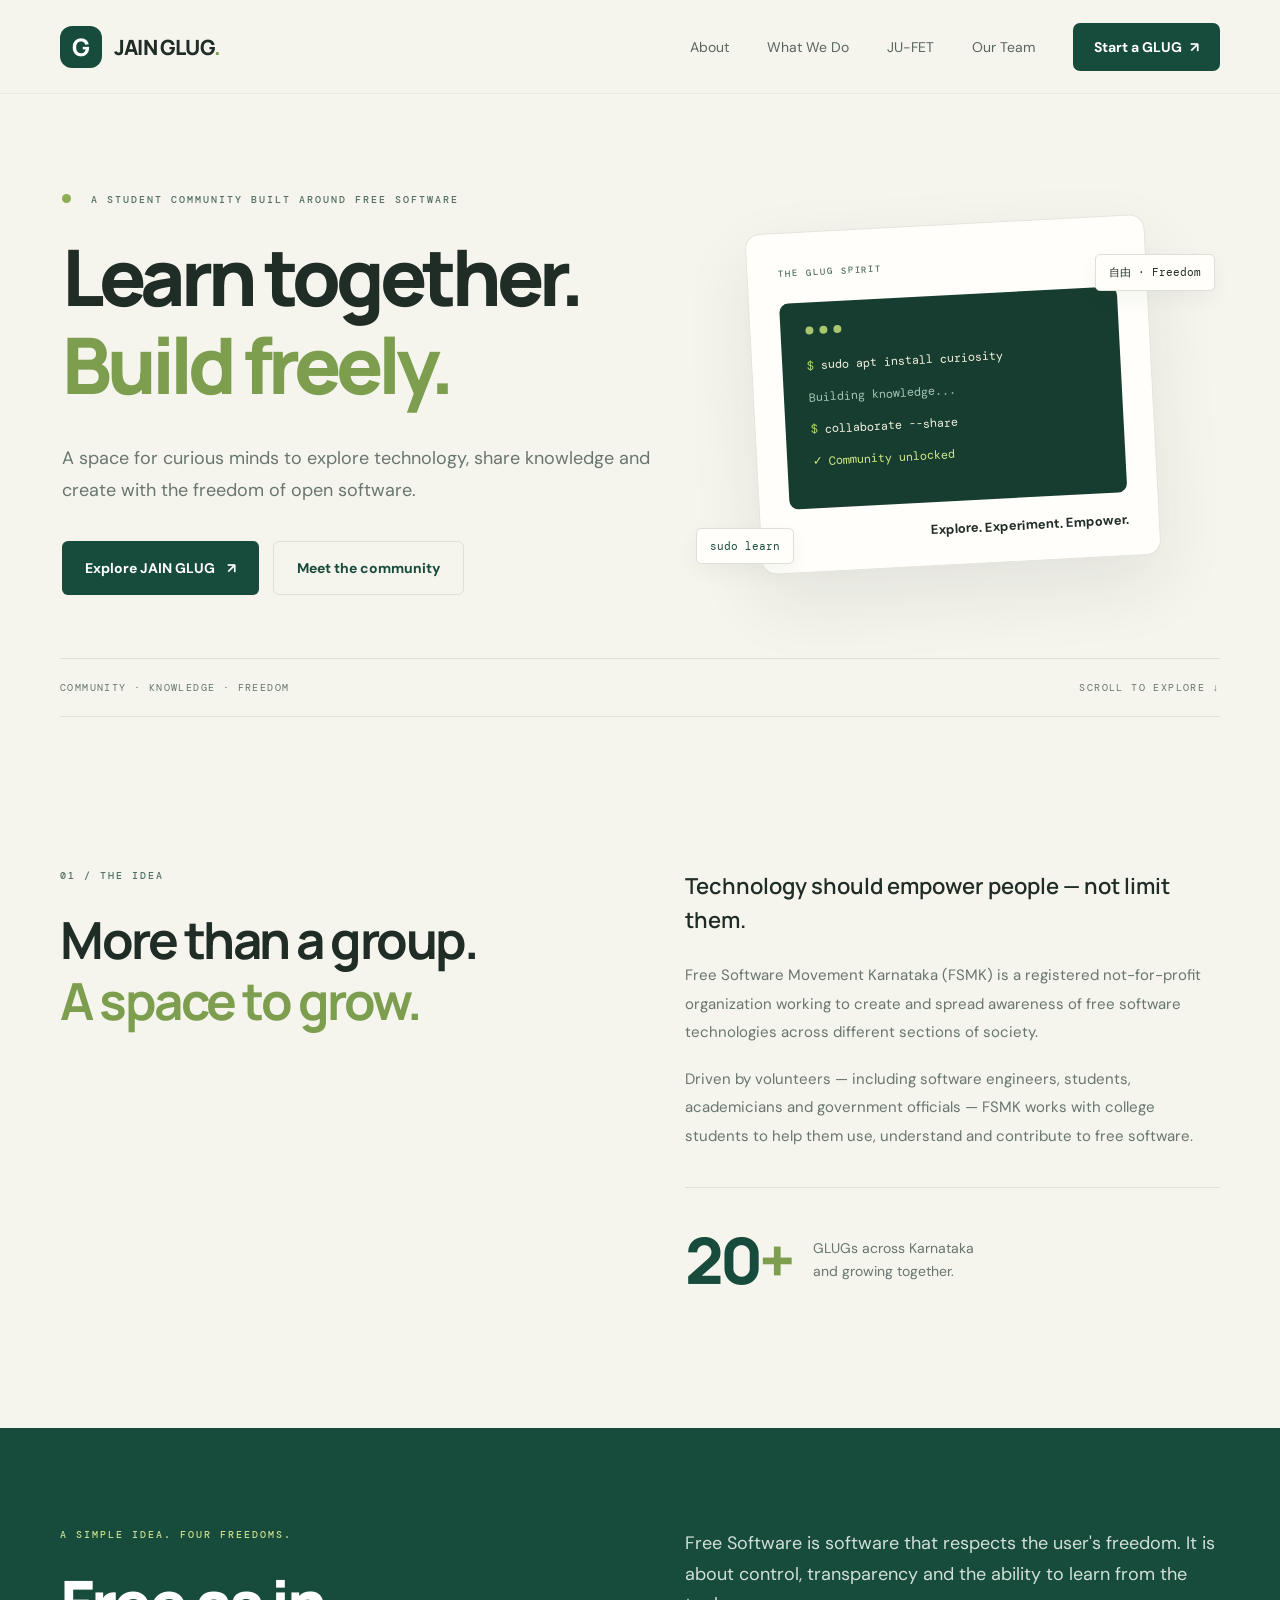
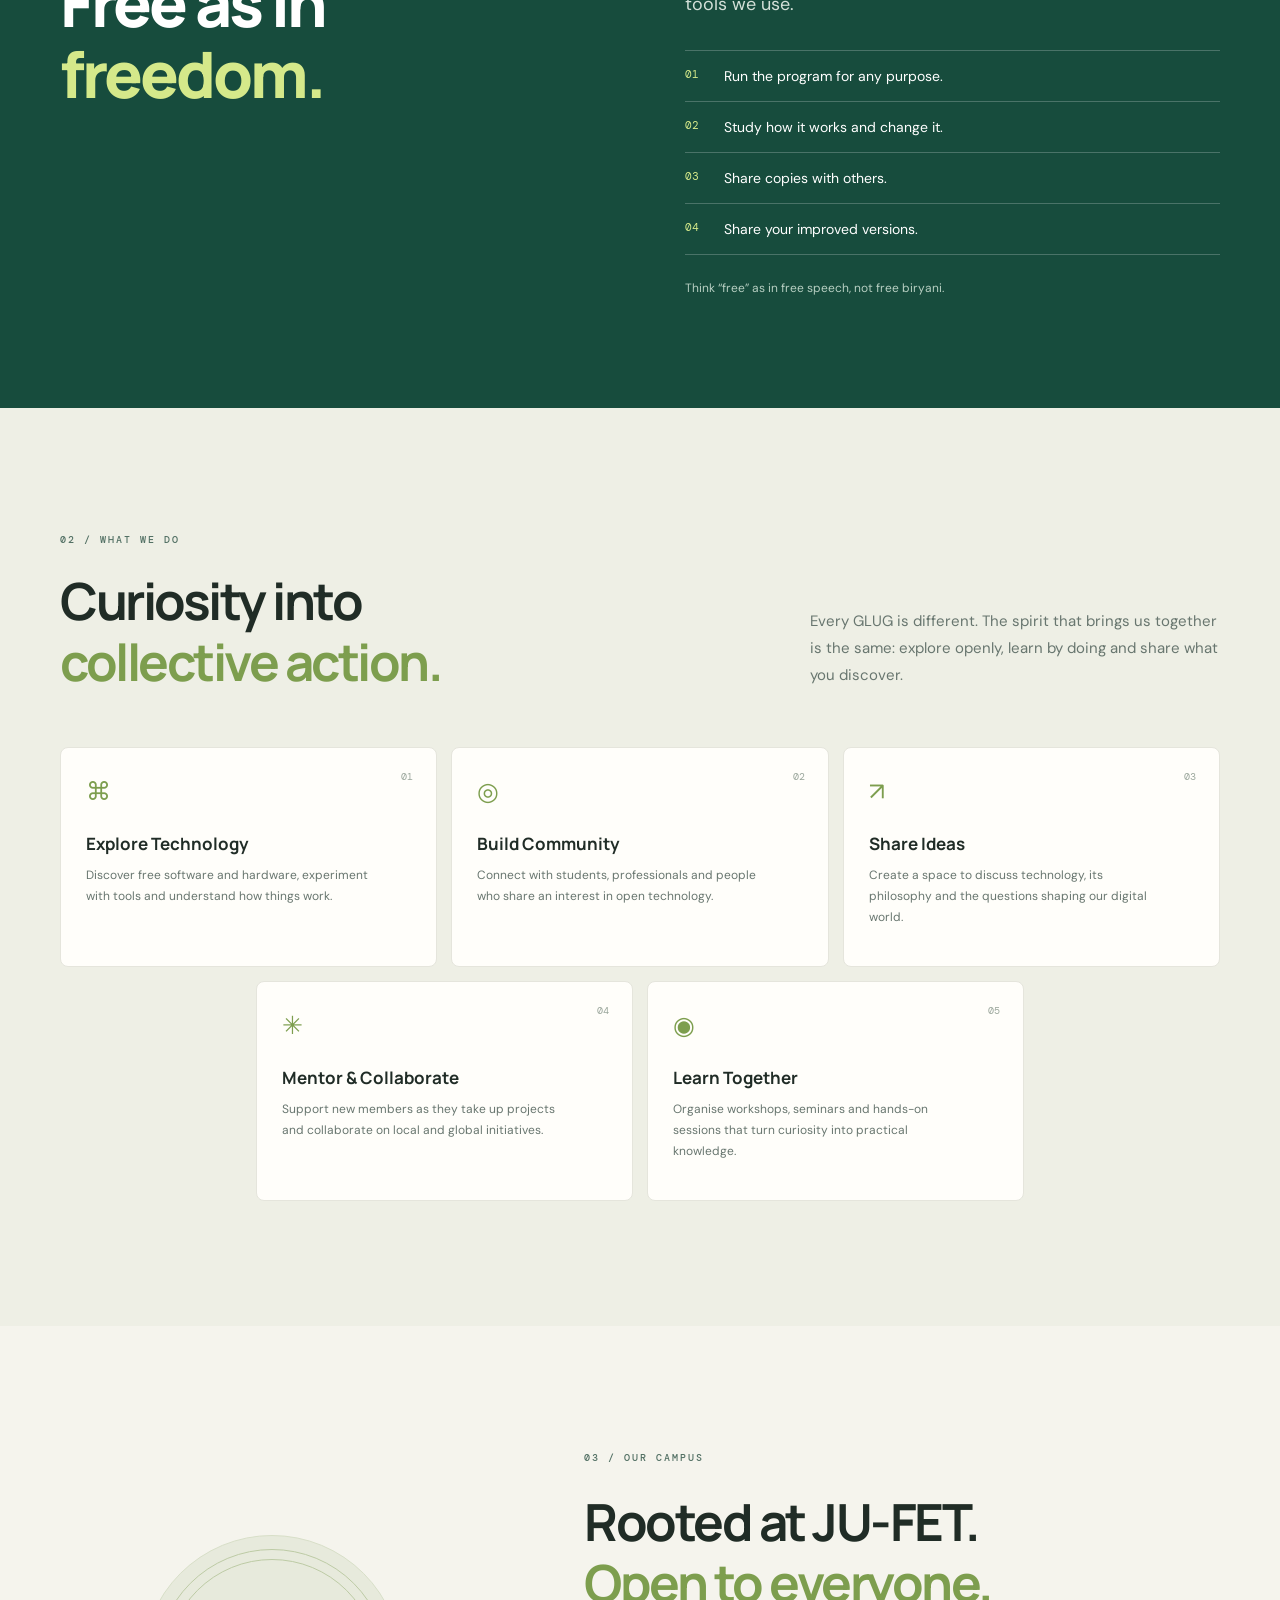
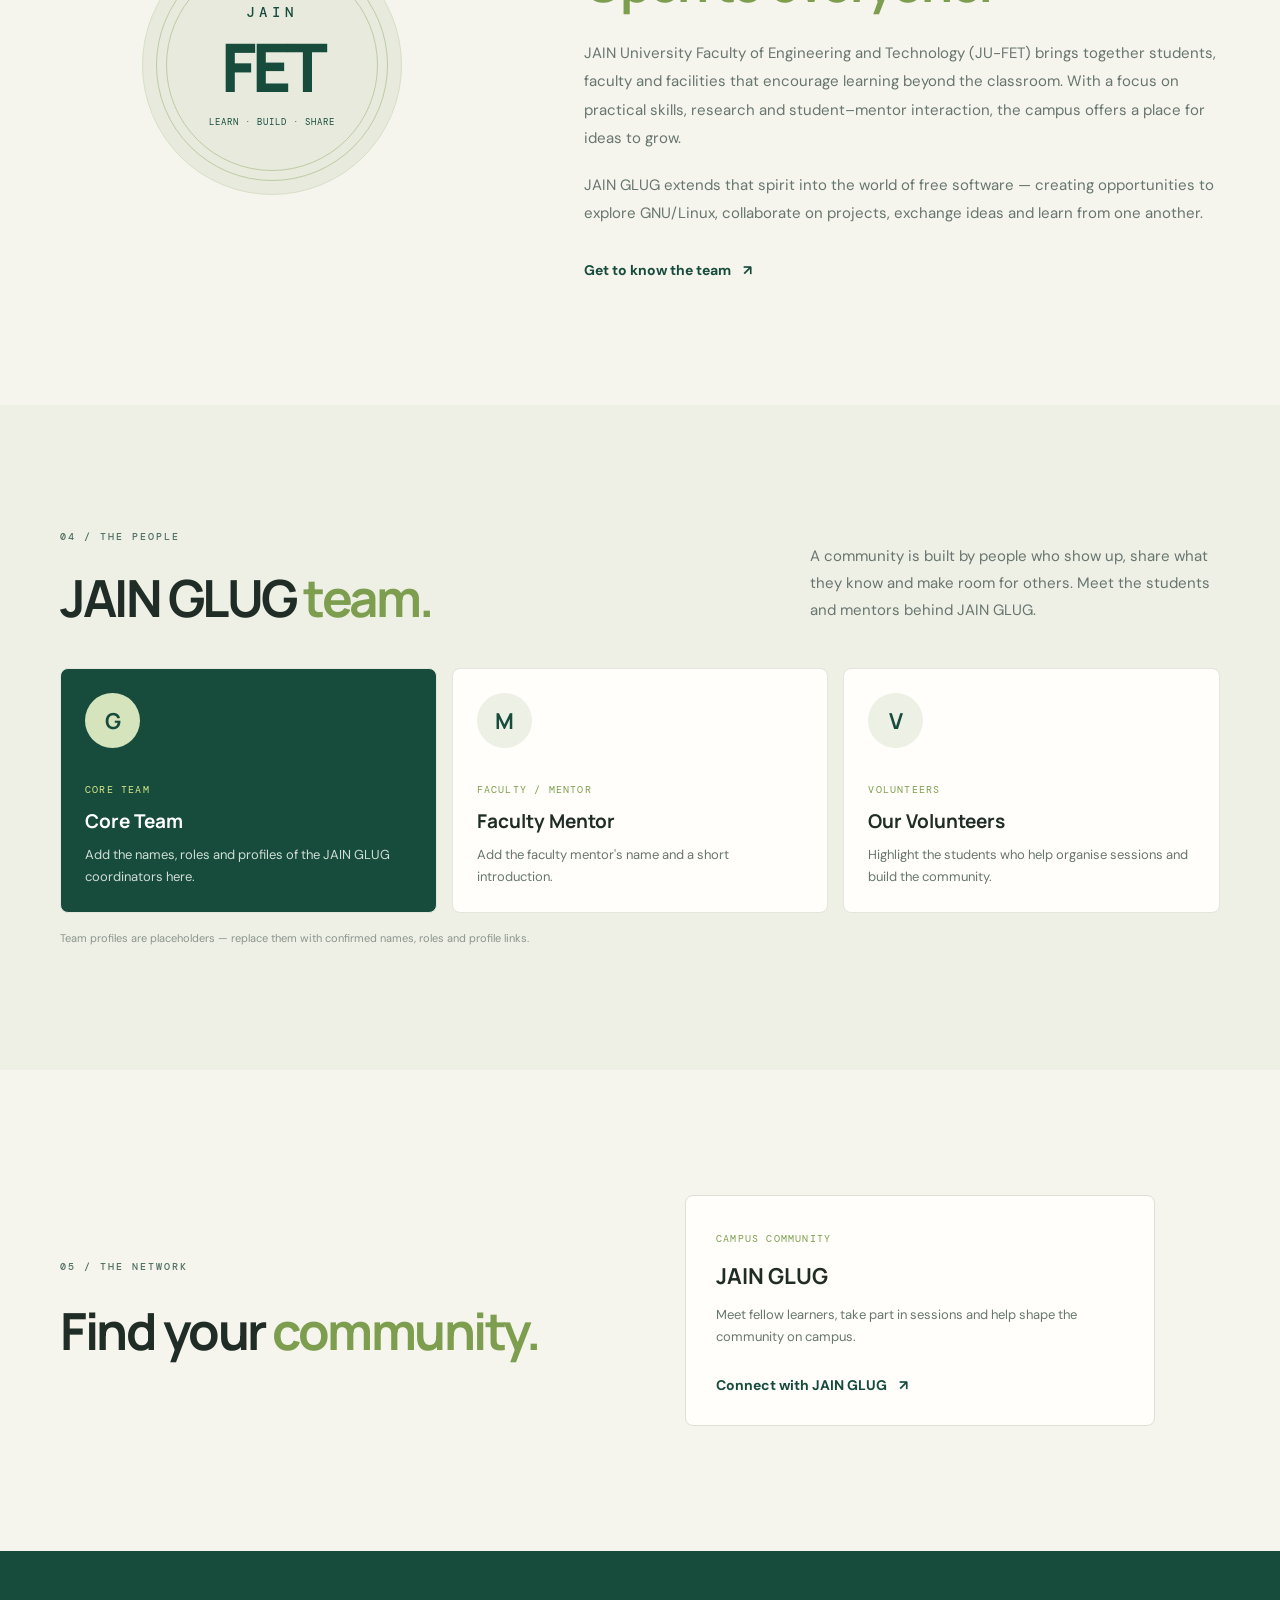
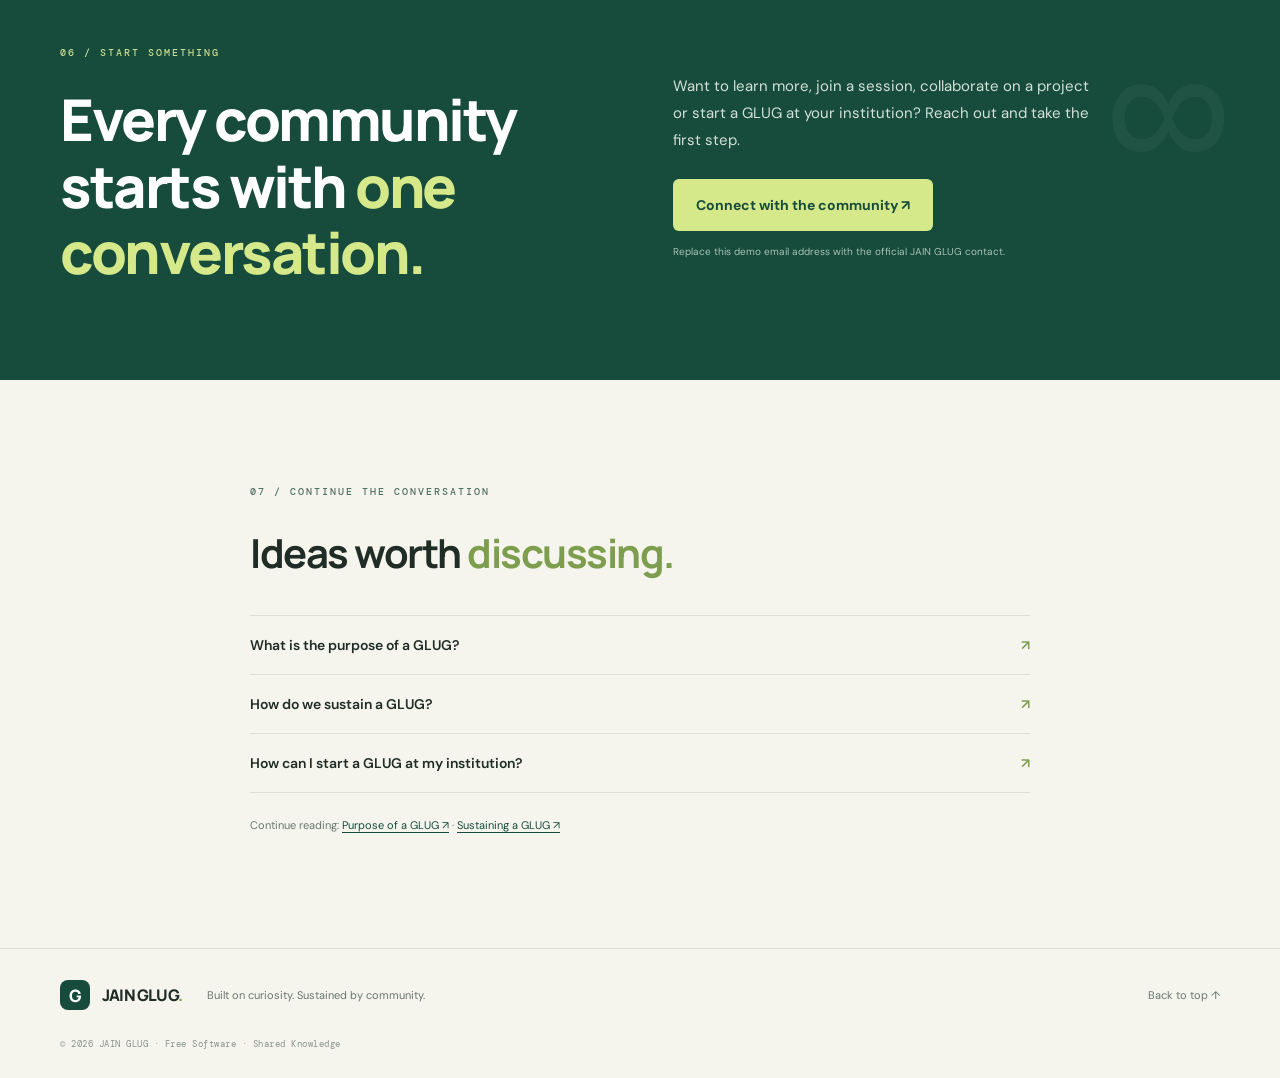
==== index.html @ 10526cc8 "Initial commit: Jain GLUG website" ====
<!DOCTYPE html>
<html lang="en">
<head>
  <meta charset="UTF-8" />
  <meta name="viewport" content="width=device-width, initial-scale=1.0" />
  <meta name="theme-color" content="#f5f4ed" />
  <meta name="description" content="JAIN GLUG — learn together, build freely. A student community exploring GNU/Linux and free software at JU-FET." />
  <title>JAIN GLUG — Learn Together. Build Freely.</title>
  <link rel="stylesheet" href="style.css" />
  <script src="script.js" defer></script>
</head>
<body>
  <header class="site-header" id="top">
    <nav class="nav container" aria-label="Main navigation">
      <a class="brand" href="#top" aria-label="JAIN GLUG home">
        <span class="brand-mark">G</span><span>JAIN GLUG<span class="brand-dot">.</span></span>
      </a>
      <button class="menu-toggle" aria-label="Open navigation" aria-expanded="false" aria-controls="nav-links">
        <span></span><span></span>
      </button>
      <div class="nav-links" id="nav-links">
        <a href="#about">About</a>
        <a href="#what-we-do">What We Do</a>
        <a href="#ju-fet">JU-FET</a>
        <a href="#team">Our Team</a>
        <a class="nav-cta" href="#connect">Start a GLUG <span aria-hidden="true">↗</span></a>
      </div>
    </nav>
  </header>

  <main>
    <section class="hero container">
      <div class="hero-copy">
        <p class="eyebrow"><span class="status-dot"></span> A STUDENT COMMUNITY BUILT AROUND FREE SOFTWARE</p>
        <h1>Learn together.<br /><span>Build freely.</span></h1>
        <p class="hero-lede">A space for curious minds to explore technology, share knowledge and create with the freedom of open software.</p>
        <div class="hero-actions">
          <a class="button button-primary" href="#what-we-do">Explore JAIN GLUG <span>↗</span></a>
          <a class="button button-secondary" href="#team">Meet the community</a>
        </div>
      </div>
      <div class="hero-art" aria-label="Illustration of a terminal showing the spirit of free software">
        <div class="orbit orbit-one"></div><div class="orbit orbit-two"></div>
        <div class="terminal-card">
          <p class="eyebrow">THE GLUG SPIRIT</p>
          <div class="terminal-window">
            <div class="terminal-dots"><i></i><i></i><i></i></div>
            <p><span>$</span> sudo apt install curiosity</p>
            <p class="terminal-muted">Building knowledge...</p>
            <p><span>$</span> collaborate --share</p>
            <p class="terminal-success">✓ Community unlocked</p>
          </div>
          <p class="terminal-caption">Explore. Experiment. Empower.</p>
        </div>
        <span class="float-tag tag-one">自由 · Freedom</span>
        <span class="float-tag tag-two">sudo learn</span>
      </div>
      <div class="hero-bottom"><span>COMMUNITY · KNOWLEDGE · FREEDOM</span><a href="#about">SCROLL TO EXPLORE ↓</a></div>
    </section>

    <section class="section about-section" id="about">
      <div class="container split-layout">
        <div class="section-heading">
          <p class="eyebrow">01 / THE IDEA</p>
          <h2>More than a group.<br /><span>A space to grow.</span></h2>
        </div>
        <div class="section-copy">
          <h3>Technology should empower people — not limit them.</h3>
          <p>Free Software Movement Karnataka (FSMK) is a registered not-for-profit organization working to create and spread awareness of free software technologies across different sections of society.</p>
          <p>Driven by volunteers — including software engineers, students, academicians and government officials — FSMK works with college students to help them use, understand and contribute to free software.</p>
          <div class="stat-line"><strong>20<span>+</span></strong><p>GLUGs across Karnataka<br />and growing together.</p></div>
        </div>
      </div>
    </section>

    <section class="freedom-section">
      <div class="container freedom-grid">
        <div>
          <p class="eyebrow eyebrow-light">A SIMPLE IDEA. FOUR FREEDOMS.</p>
          <h2>Free as in<br /><span>freedom.</span></h2>
        </div>
        <div class="freedom-content">
          <p class="freedom-intro">Free Software is software that respects the user's freedom. It is about control, transparency and the ability to learn from the tools we use.</p>
          <div class="freedom-list">
            <div><b>01</b><span>Run the program for any purpose.</span></div>
            <div><b>02</b><span>Study how it works and change it.</span></div>
            <div><b>03</b><span>Share copies with others.</span></div>
            <div><b>04</b><span>Share your improved versions.</span></div>
          </div>
          <p class="small-note">Think “free” as in free speech, not free biryani.</p>
        </div>
      </div>
    </section>

    <section class="section what-section" id="what-we-do">
      <div class="container">
        <div class="section-intro">
          <div><p class="eyebrow">02 / WHAT WE DO</p><h2>Curiosity into<br /><span>collective action.</span></h2></div>
          <p>Every GLUG is different. The spirit that brings us together is the same: explore openly, learn by doing and share what you discover.</p>
        </div>
        <div class="activity-grid">
          <article class="activity-card"><span class="card-number">01</span><span class="activity-icon">⌘</span><h3>Explore Technology</h3><p>Discover free software and hardware, experiment with tools and understand how things work.</p></article>
          <article class="activity-card"><span class="card-number">02</span><span class="activity-icon">◎</span><h3>Build Community</h3><p>Connect with students, professionals and people who share an interest in open technology.</p></article>
          <article class="activity-card"><span class="card-number">03</span><span class="activity-icon">↗</span><h3>Share Ideas</h3><p>Create a space to discuss technology, its philosophy and the questions shaping our digital world.</p></article>
          <article class="activity-card"><span class="card-number">04</span><span class="activity-icon">✳</span><h3>Mentor & Collaborate</h3><p>Support new members as they take up projects and collaborate on local and global initiatives.</p></article>
          <article class="activity-card"><span class="card-number">05</span><span class="activity-icon">◉</span><h3>Learn Together</h3><p>Organise workshops, seminars and hands-on sessions that turn curiosity into practical knowledge.</p></article>
        </div>
      </div>
    </section>

    <section class="section ju-section" id="ju-fet">
      <div class="container ju-layout">
        <div class="ju-stamp"><span>JAIN</span><strong>FET</strong><small>LEARN · BUILD · SHARE</small></div>
        <div class="ju-copy">
          <p class="eyebrow">03 / OUR CAMPUS</p>
          <h2>Rooted at JU-FET.<br /><span>Open to everyone.</span></h2>
          <p>JAIN University Faculty of Engineering and Technology (JU-FET) brings together students, faculty and facilities that encourage learning beyond the classroom. With a focus on practical skills, research and student–mentor interaction, the campus offers a place for ideas to grow.</p>
          <p>JAIN GLUG extends that spirit into the world of free software — creating opportunities to explore GNU/Linux, collaborate on projects, exchange ideas and learn from one another.</p>
          <a class="text-link" href="#team">Get to know the team <span>↗</span></a>
        </div>
      </div>
    </section>

    <section class="team-section section" id="team">
      <div class="container">
        <div class="section-intro team-intro">
          <div><p class="eyebrow">04 / THE PEOPLE</p><h2>JAIN GLUG <span>team.</span></h2></div>
          <p>A community is built by people who show up, share what they know and make room for others. Meet the students and mentors behind JAIN GLUG.</p>
        </div>
        <div class="team-grid">
          <article class="team-card team-card-featured"><div class="avatar-placeholder">G</div><div><span class="team-role">CORE TEAM</span><h3>Core Team</h3><p>Add the names, roles and profiles of the JAIN GLUG coordinators here.</p></div></article>
          <article class="team-card"><div class="avatar-placeholder avatar-light">M</div><div><span class="team-role">FACULTY / MENTOR</span><h3>Faculty Mentor</h3><p>Add the faculty mentor's name and a short introduction.</p></div></article>
          <article class="team-card"><div class="avatar-placeholder avatar-light">V</div><div><span class="team-role">VOLUNTEERS</span><h3>Our Volunteers</h3><p>Highlight the students who help organise sessions and build the community.</p></div></article>
        </div>
        <p class="team-note">Team profiles are placeholders — replace them with confirmed names, roles and profile links.</p>
      </div>
    </section>

    <section class="network-section section">
      <div class="container network-layout">
        <div><p class="eyebrow">05 / THE NETWORK</p><h2>Find your <span>community.</span></h2></div>
        <div class="network-card"><span class="team-role">CAMPUS COMMUNITY</span><h3>JAIN GLUG</h3><p>Meet fellow learners, take part in sessions and help shape the community on campus.</p><a class="text-link" href="#connect">Connect with JAIN GLUG <span>↗</span></a></div>
      </div>
    </section>

    <section class="connect-section" id="connect">
      <div class="container connect-layout">
        <div><p class="eyebrow eyebrow-light">06 / START SOMETHING</p><h2>Every community<br />starts with <span>one conversation.</span></h2></div>
        <div class="connect-copy"><p>Want to learn more, join a session, collaborate on a project or start a GLUG at your institution? Reach out and take the first step.</p><a class="button button-lime" href="mailto:hello@jainglug.example?subject=Connecting%20with%20JAIN%20GLUG">Connect with the community ↗</a><small>Replace this demo email address with the official JAIN GLUG contact.</small></div>
        <div class="infinity-mark" aria-hidden="true">∞</div>
      </div>
    </section>

    <section class="section discussions-section">
      <div class="container discussions-inner">
        <p class="eyebrow">07 / CONTINUE THE CONVERSATION</p>
        <h2>Ideas worth <span>discussing.</span></h2>
        <div class="faq-list">
          <details><summary>What is the purpose of a GLUG? <span>↗</span></summary><p>A GLUG brings students together to learn about, use, discuss and contribute to free software and hardware.</p></details>
          <details><summary>How do we sustain a GLUG? <span>↗</span></summary><p>Keep it active through regular sessions, shared projects, peer mentoring, open discussions and collaboration with the wider free software community.</p></details>
          <details><summary>How can I start a GLUG at my institution? <span>↗</span></summary><p>Connect with an FSMK member, arrange an introductory session and work together to form and grow your campus community.</p></details>
        </div>
        <p class="discussion-source">Continue reading: <a href="https://commune.fsmk.org/forum/discuss-1/what-is-the-purpose-of-a-glug-897" target="_blank" rel="noreferrer">Purpose of a GLUG ↗</a> · <a href="https://commune.fsmk.org/forum/discuss-1/how-do-we-sustain-a-glug-1022" target="_blank" rel="noreferrer">Sustaining a GLUG ↗</a></p>
      </div>
    </section>
  </main>

  <footer class="footer">
    <div class="container footer-inner"><a class="brand footer-brand" href="#top"><span class="brand-mark">G</span><span>JAIN GLUG<span class="brand-dot">.</span></span></a><p>Built on curiosity. Sustained by community.</p><a href="#top">Back to top ↑</a><small>© <span id="year"></span> JAIN GLUG · Free Software · Shared Knowledge</small></div>
  </footer>
</body>
</html>
---- style.css ----
@import url('https://fonts.googleapis.com/css2?family=DM+Mono:wght@400;500&family=DM+Sans:wght@400;500;600;700&family=Manrope:wght@400;500;600;700;800&display=swap');
:root{--paper:#f5f4ed;--paper-2:#eeefe5;--ink:#202c26;--green:#174c3d;--green-2:#28614d;--sage:#7d9e4e;--lime:#d5e98a;--muted:#68766f;--line:#dedfd5;--white:#fffefa;--mono:'DM Mono',monospace;--sans:'DM Sans',sans-serif;--display:'Manrope',sans-serif}
*{box-sizing:border-box}html{scroll-behavior:smooth;scroll-padding-top:90px}body{margin:0;background:var(--paper);color:var(--ink);font-family:var(--sans);-webkit-font-smoothing:antialiased}a{color:inherit;text-decoration:none}.container{width:min(1160px,calc(100% - 64px));margin-inline:auto}.site-header{height:94px;display:flex;align-items:center;background:rgba(245,244,237,.94);position:sticky;top:0;z-index:20;backdrop-filter:blur(12px);border-bottom:1px solid rgba(222,223,213,.45)}.nav{display:flex;align-items:center;justify-content:space-between}.brand{display:inline-flex;align-items:center;gap:12px;font-family:var(--display);font-weight:800;font-size:21px;letter-spacing:-.8px}.brand-mark{height:42px;width:42px;border-radius:12px;background:var(--green);color:white;display:grid;place-items:center;font-size:24px}.brand-dot{color:var(--sage)}.nav-links{display:flex;align-items:center;gap:38px;font-size:14px;color:#59665f}.nav-links>a:not(.nav-cta):hover,.text-link:hover{color:var(--sage)}.nav-cta{background:var(--green);color:white;padding:15px 21px;border-radius:7px;font-weight:700}.nav-cta span{margin-left:5px}.menu-toggle{display:none;background:none;border:0;padding:10px}.menu-toggle span{display:block;width:23px;height:2px;background:var(--green);margin:5px}
.hero{min-height:650px;display:grid;grid-template-columns:1.08fr .92fr;align-items:center;position:relative;padding-top:55px;padding-bottom:105px}.hero-copy{padding-left:2px;z-index:1}.eyebrow{font:500 10px var(--mono);letter-spacing:2px;color:#527064;margin:0 0 27px;text-transform:uppercase}.status-dot{display:inline-block;width:9px;height:9px;border-radius:50%;background:#8eae55;margin-right:12px}.hero h1{font:800 clamp(58px,6.1vw,91px)/1.12 var(--display);letter-spacing:-5px;margin:0 0 34px}.hero h1 span,.section-heading h2 span,.section-intro h2 span,.ju-copy h2 span,.network-layout h2 span{color:var(--sage)}.hero-lede{max-width:590px;font-size:18px;line-height:1.8;color:var(--muted);margin:0 0 34px}.hero-actions{display:flex;gap:14px;flex-wrap:wrap}.button{display:inline-flex;align-items:center;justify-content:center;gap:12px;padding:17px 23px;border-radius:6px;font-size:14px;font-weight:700;transition:transform .2s,background .2s}.button:hover{transform:translateY(-2px)}.button-primary{background:var(--green);color:white}.button-secondary{border:1px solid var(--line);color:var(--green)}.hero-art{height:420px;display:grid;place-items:center;position:relative}.orbit{position:absolute;border-radius:50%;background:#e2e9d1}.orbit-one{width:330px;height:330px}.orbit-two{width:255px;height:255px;background:#d7e2c2;opacity:.65}.terminal-card{position:relative;width:min(400px,90%);padding:34px 30px 27px;background:var(--white);border:1px solid #e5e5dc;border-radius:15px;box-shadow:0 28px 70px #203b2b16;transform:rotate(-3deg)}.terminal-card>.eyebrow{font-size:9px;margin-bottom:24px}.terminal-window{background:#173d30;border-radius:9px;padding:24px 25px;color:#f3f2df;font:12px var(--mono);line-height:1.5}.terminal-dots{display:flex;gap:6px;margin-bottom:22px}.terminal-dots i{height:8px;width:8px;border-radius:50%;background:#a8c76d}.terminal-window p{margin:0 0 14px}.terminal-window p span{color:#b6d96e}.terminal-muted{color:#a5c5b5}.terminal-success{color:#d2e889}.terminal-caption{text-align:right;font-size:13px;font-weight:700;margin:19px 0 0}.float-tag{position:absolute;background:var(--white);border:1px solid var(--line);border-radius:5px;padding:10px 13px;font:11px var(--mono);box-shadow:0 8px 20px #203b2b0c}.tag-one{top:70px;right:5px}.tag-two{bottom:40px;left:10px;color:var(--green)}.hero-bottom{position:absolute;bottom:27px;left:0;right:0;border-top:1px solid var(--line);border-bottom:1px solid var(--line);padding:22px 0;display:flex;justify-content:space-between;color:#66766d;font:10px var(--mono);letter-spacing:1.4px}.hero-bottom a:hover{color:var(--sage)}
.section{padding:125px 0}.split-layout{display:grid;grid-template-columns:1fr 1fr;gap:90px}.section-heading h2,.section-intro h2,.ju-copy h2,.network-layout h2{font:700 clamp(38px,4vw,59px)/1.2 var(--display);letter-spacing:-2.5px;margin:0}.section-copy h3{font:600 22px/1.55 var(--display);margin:0 0 24px;max-width:560px}.section-copy>p,.ju-copy>p:not(.eyebrow){font-size:15px;line-height:1.9;color:var(--muted);margin:0 0 18px}.stat-line{border-top:1px solid var(--line);margin-top:37px;padding-top:28px;display:flex;align-items:center;gap:22px}.stat-line strong{font:800 64px var(--display);letter-spacing:-4px;color:var(--green)}.stat-line strong span{color:var(--sage)}.stat-line p{font-size:14px;line-height:1.6;color:var(--muted);margin:0}
.freedom-section{background:var(--green);color:white;padding:100px 0}.freedom-grid{display:grid;grid-template-columns:1fr 1fr;gap:90px}.eyebrow-light{color:#c7dc91}.freedom-section h2{font:800 clamp(48px,5vw,70px)/1.1 var(--display);letter-spacing:-3px;margin:0}.freedom-section h2 span{color:var(--lime)}.freedom-intro{font-size:18px;line-height:1.7;color:#d3e0d8;margin:0 0 30px}.freedom-list{border-top:1px solid #ffffff38}.freedom-list div{display:flex;gap:25px;padding:16px 0;border-bottom:1px solid #ffffff38;font-size:14px}.freedom-list b{font:11px var(--mono);color:var(--lime)}.small-note{font-size:12px;color:#b7cfc2;margin-top:25px}
.what-section{background:var(--paper-2)}.section-intro{display:flex;align-items:flex-end;justify-content:space-between;gap:55px;margin-bottom:54px}.section-intro>p{max-width:410px;color:var(--muted);font-size:15px;line-height:1.8;margin:0 0 4px}.section-intro .eyebrow{margin-bottom:24px}.activity-grid{display:grid;grid-template-columns:repeat(6,1fr);gap:14px}.activity-card{grid-column:span 2;position:relative;min-height:220px;background:var(--white);border:1px solid #e5e5dc;border-radius:8px;padding:27px 25px;transition:transform .2s,box-shadow .2s}.activity-card:nth-child(4){grid-column:2/span 2}.activity-card:hover{transform:translateY(-4px);box-shadow:0 15px 30px #203b2b0c}.card-number{position:absolute;right:23px;top:22px;font:10px var(--mono);color:#9aa69b}.activity-icon{display:block;color:var(--sage);font-size:25px;margin-bottom:24px}.activity-card h3{font:700 17px var(--display);margin:0 0 10px}.activity-card p{font-size:12px;line-height:1.75;color:var(--muted);margin:0;max-width:290px}
.ju-section{background:var(--paper)}.ju-layout{display:grid;grid-template-columns:.8fr 1.2fr;gap:100px;align-items:center}.ju-stamp{width:260px;height:260px;border-radius:50%;background:#e7eadc;border:1px solid #d8dfc8;display:flex;flex-direction:column;align-items:center;justify-content:center;color:var(--green);margin:auto;position:relative}.ju-stamp:before,.ju-stamp:after{content:'';position:absolute;border:1px solid #bdcba5;border-radius:50%;inset:13px}.ju-stamp:after{inset:23px}.ju-stamp span{font:500 14px var(--mono);letter-spacing:5px}.ju-stamp strong{font:800 67px var(--display);letter-spacing:-5px}.ju-stamp small{font:9px var(--mono);letter-spacing:1px;margin-top:4px}.ju-copy h2{margin-bottom:25px}.text-link{display:inline-flex;gap:12px;align-items:center;color:var(--green);font-size:14px;font-weight:700;margin-top:15px}
.team-section{background:var(--paper-2)}.team-intro{margin-bottom:40px}.team-grid{display:grid;grid-template-columns:repeat(3,1fr);gap:15px}.team-card{background:var(--white);border:1px solid #e4e5dc;border-radius:8px;padding:24px;min-height:245px;display:flex;flex-direction:column;justify-content:space-between}.team-card-featured{background:var(--green);color:white}.avatar-placeholder{width:55px;height:55px;border-radius:50%;background:#d6e4bd;color:var(--green);display:grid;place-items:center;font:700 22px var(--display)}.avatar-light{background:#edf0e5}.team-role{font:10px var(--mono);letter-spacing:1.2px;color:var(--sage)}.team-card-featured .team-role{color:var(--lime)}.team-card h3{font:700 19px var(--display);margin:10px 0}.team-card p{font-size:13px;line-height:1.7;color:var(--muted);margin:0}.team-card-featured p{color:#d0ded5}.team-note{font-size:11px;color:#8a958c;margin:18px 0 0}
.network-section{background:var(--paper)}.network-layout{display:grid;grid-template-columns:1fr 1fr;gap:90px;align-items:center}.network-card{max-width:470px;background:var(--white);border:1px solid var(--line);border-radius:8px;padding:30px}.network-card h3{font:700 22px var(--display);margin:14px 0 8px}.network-card p{font-size:13px;line-height:1.7;color:var(--muted)}
.connect-section{background:var(--green);color:white;padding:95px 0;overflow:hidden}.connect-layout{display:grid;grid-template-columns:1fr 1fr;gap:65px;position:relative;align-items:center}.connect-section h2{font:800 clamp(42px,4.5vw,62px)/1.15 var(--display);letter-spacing:-2.5px;margin:0}.connect-section h2 span{color:var(--lime)}.connect-copy{max-width:430px;z-index:1}.connect-copy p{font-size:15px;line-height:1.8;color:#d4e1d8;margin:0 0 25px}.button-lime{background:var(--lime);color:var(--green)}.connect-copy small{display:block;color:#a9c2b5;font-size:10px;margin-top:14px}.infinity-mark{position:absolute;right:-10px;top:-35px;font-size:180px;line-height:1;color:#ffffff0b;font-family:var(--display);pointer-events:none}
.discussions-section{padding:105px 0}.discussions-inner{max-width:780px}.discussions-inner h2{font:700 40px var(--display);letter-spacing:-1.5px;margin:0 0 35px}.discussions-inner h2 span{color:var(--sage)}.faq-list details{border-top:1px solid var(--line);padding:20px 0}.faq-list details:last-child{border-bottom:1px solid var(--line)}.faq-list summary{cursor:pointer;list-style:none;display:flex;justify-content:space-between;font-size:14px;font-weight:600}.faq-list summary::-webkit-details-marker{display:none}.faq-list summary span{color:var(--sage)}.faq-list details p{max-width:650px;color:var(--muted);font-size:13px;line-height:1.8;margin:15px 0 0}.discussion-source{font-size:11px;color:var(--muted);margin-top:25px}.discussion-source a{color:var(--green);text-decoration:underline;text-underline-offset:3px}.footer{border-top:1px solid var(--line);padding:28px 0}.footer-inner{display:flex;align-items:center;gap:25px;flex-wrap:wrap}.footer-brand{font-size:16px}.footer-brand .brand-mark{height:30px;width:30px;font-size:17px;border-radius:8px}.footer-inner>p,.footer-inner>a:not(.brand){font-size:11px;color:var(--muted)}.footer-inner>p{margin-right:auto}.footer-inner small{width:100%;font:9px var(--mono);color:#89948c;letter-spacing:.5px}
@media(max-width:850px){.container{width:min(100% - 42px,680px)}.site-header{height:76px}.menu-toggle{display:block}.nav-links{display:none;position:absolute;top:75px;left:0;right:0;background:var(--paper);padding:22px;width:100%;border-bottom:1px solid var(--line);flex-direction:column;align-items:stretch;gap:20px}.nav-links.open{display:flex}.nav-cta{text-align:center}.hero{grid-template-columns:1fr;padding-top:75px;padding-bottom:110px;gap:15px}.hero h1{font-size:clamp(55px,11vw,80px)}.hero-art{height:350px}.terminal-card{max-width:360px}.hero-bottom{font-size:8px}.split-layout,.freedom-grid,.ju-layout,.network-layout{grid-template-columns:1fr;gap:45px}.section{padding:85px 0}.freedom-section{padding:80px 0}.section-intro{align-items:flex-start;flex-direction:column;gap:20px}.activity-card{grid-column:span 3}.activity-card:nth-child(4){grid-column:span 3}.activity-card:nth-child(5){grid-column:2/span 4}.ju-stamp{width:220px;height:220px}.team-grid{grid-template-columns:1fr 1fr}.team-card:last-child{grid-column:span 2}.connect-layout{grid-template-columns:1fr;gap:35px}.infinity-mark{right:0;top:0;font-size:120px}.network-card{max-width:none}}
@media(max-width:540px){.container{width:calc(100% - 36px)}.brand{font-size:18px}.brand-mark{height:37px;width:37px}.hero{padding-top:55px}.hero h1{letter-spacing:-3px;font-size:55px}.hero-lede{font-size:15px}.hero-art{height:300px}.orbit-one{width:270px;height:270px}.orbit-two{width:215px;height:215px}.terminal-card{padding:25px 20px 20px;width:92%}.terminal-window{padding:20px 17px;font-size:10px}.float-tag{font-size:9px}.tag-one{right:0}.tag-two{left:0}.hero-bottom{letter-spacing:.6px}.hero-bottom a{font-size:7px}.section-heading h2,.section-intro h2,.ju-copy h2,.network-layout h2{font-size:39px;letter-spacing:-1.8px}.activity-grid{display:grid;grid-template-columns:1fr;gap:12px}.activity-card,.activity-card:nth-child(4),.activity-card:nth-child(5){grid-column:auto;min-height:190px}.team-grid{grid-template-columns:1fr}.team-card:last-child{grid-column:auto}.connect-section{padding:75px 0}.connect-section h2{font-size:43px}.discussions-inner h2{font-size:34px}.footer-inner{gap:15px}.footer-inner>p{width:100%;order:3}.footer-inner small{order:4}}
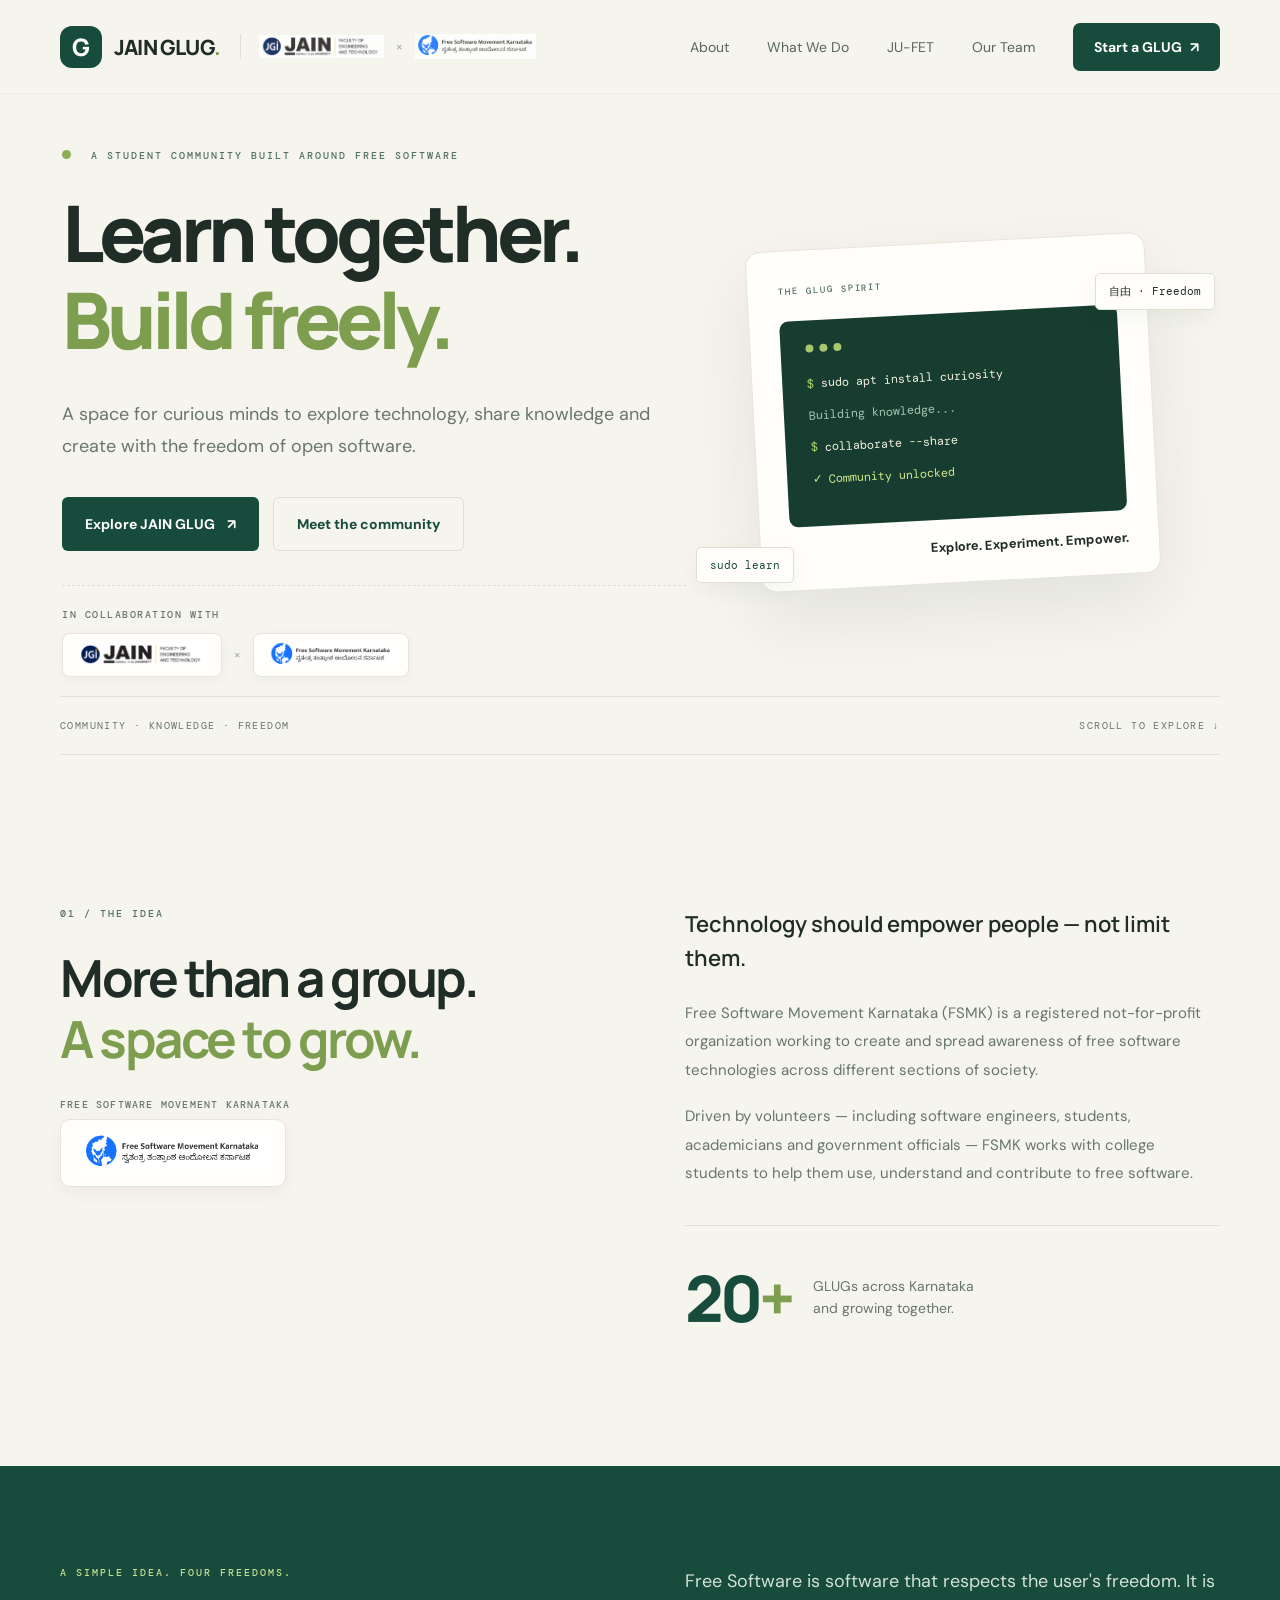
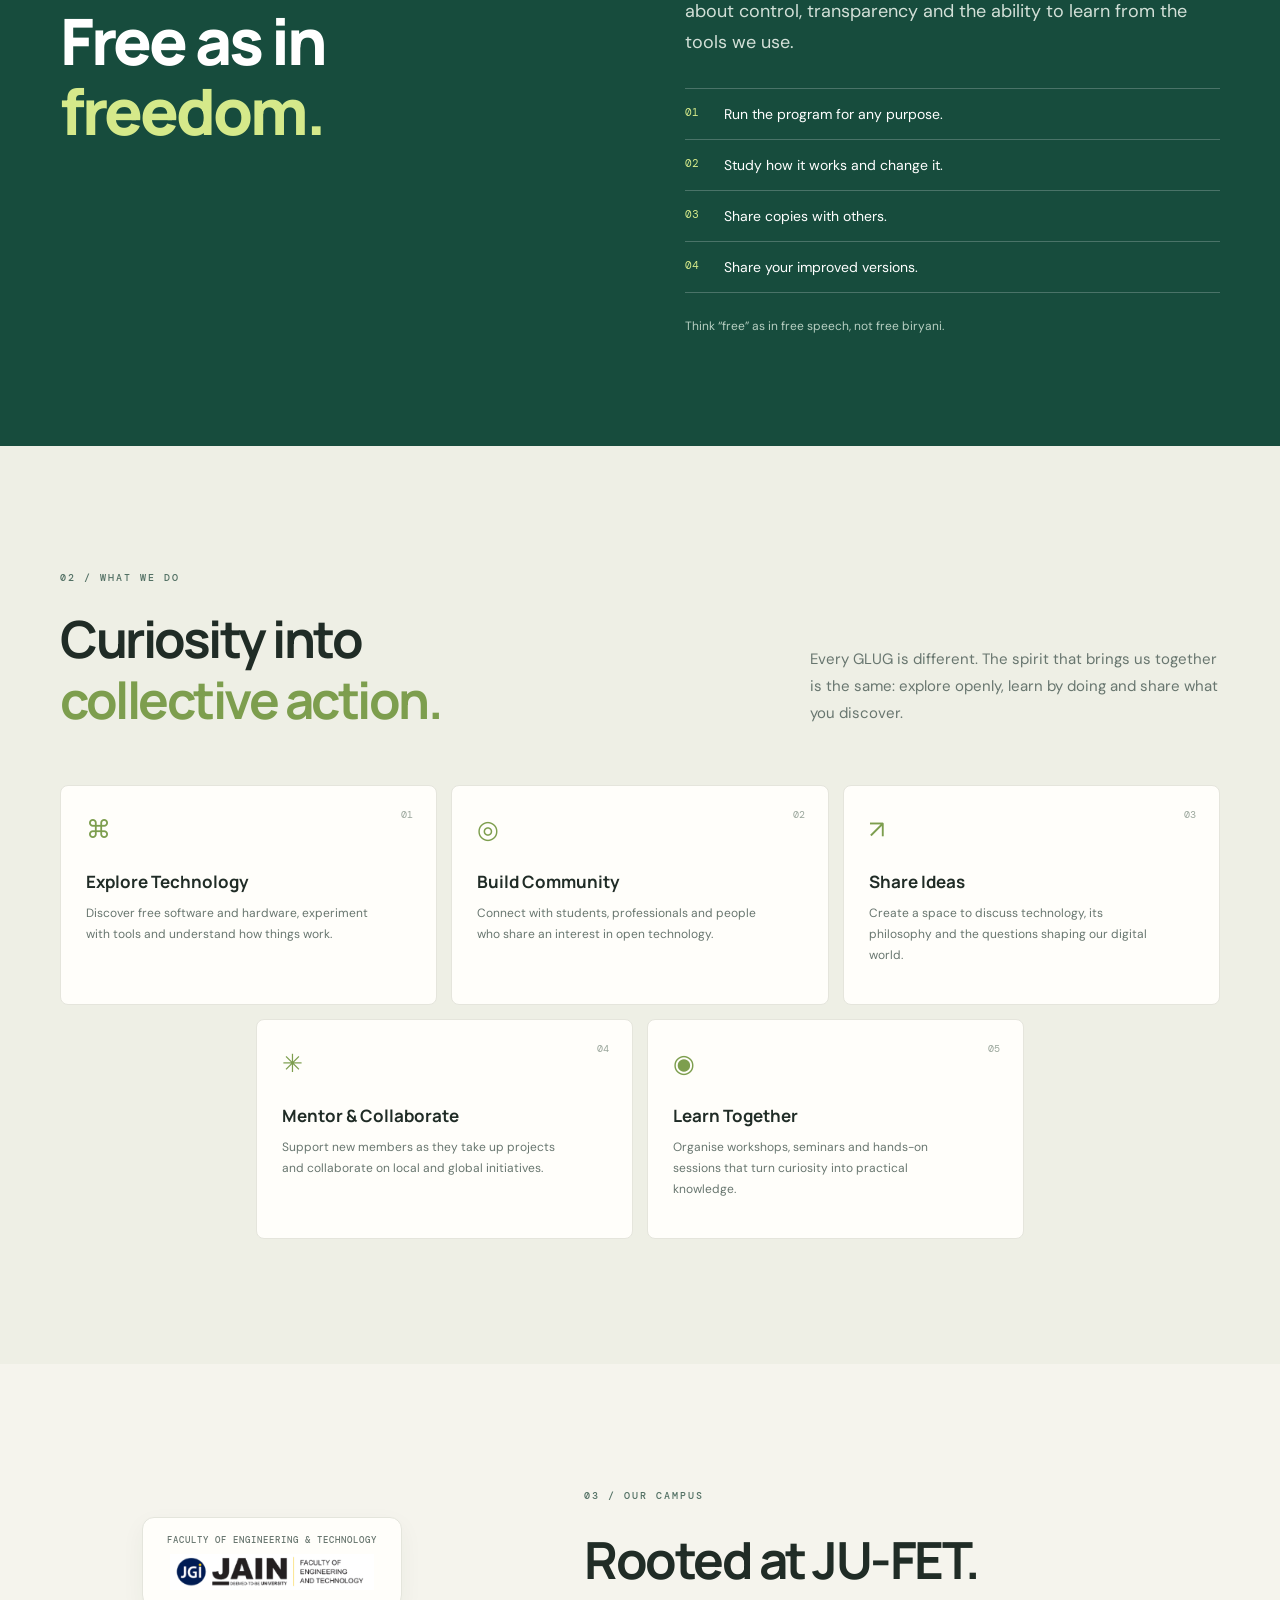
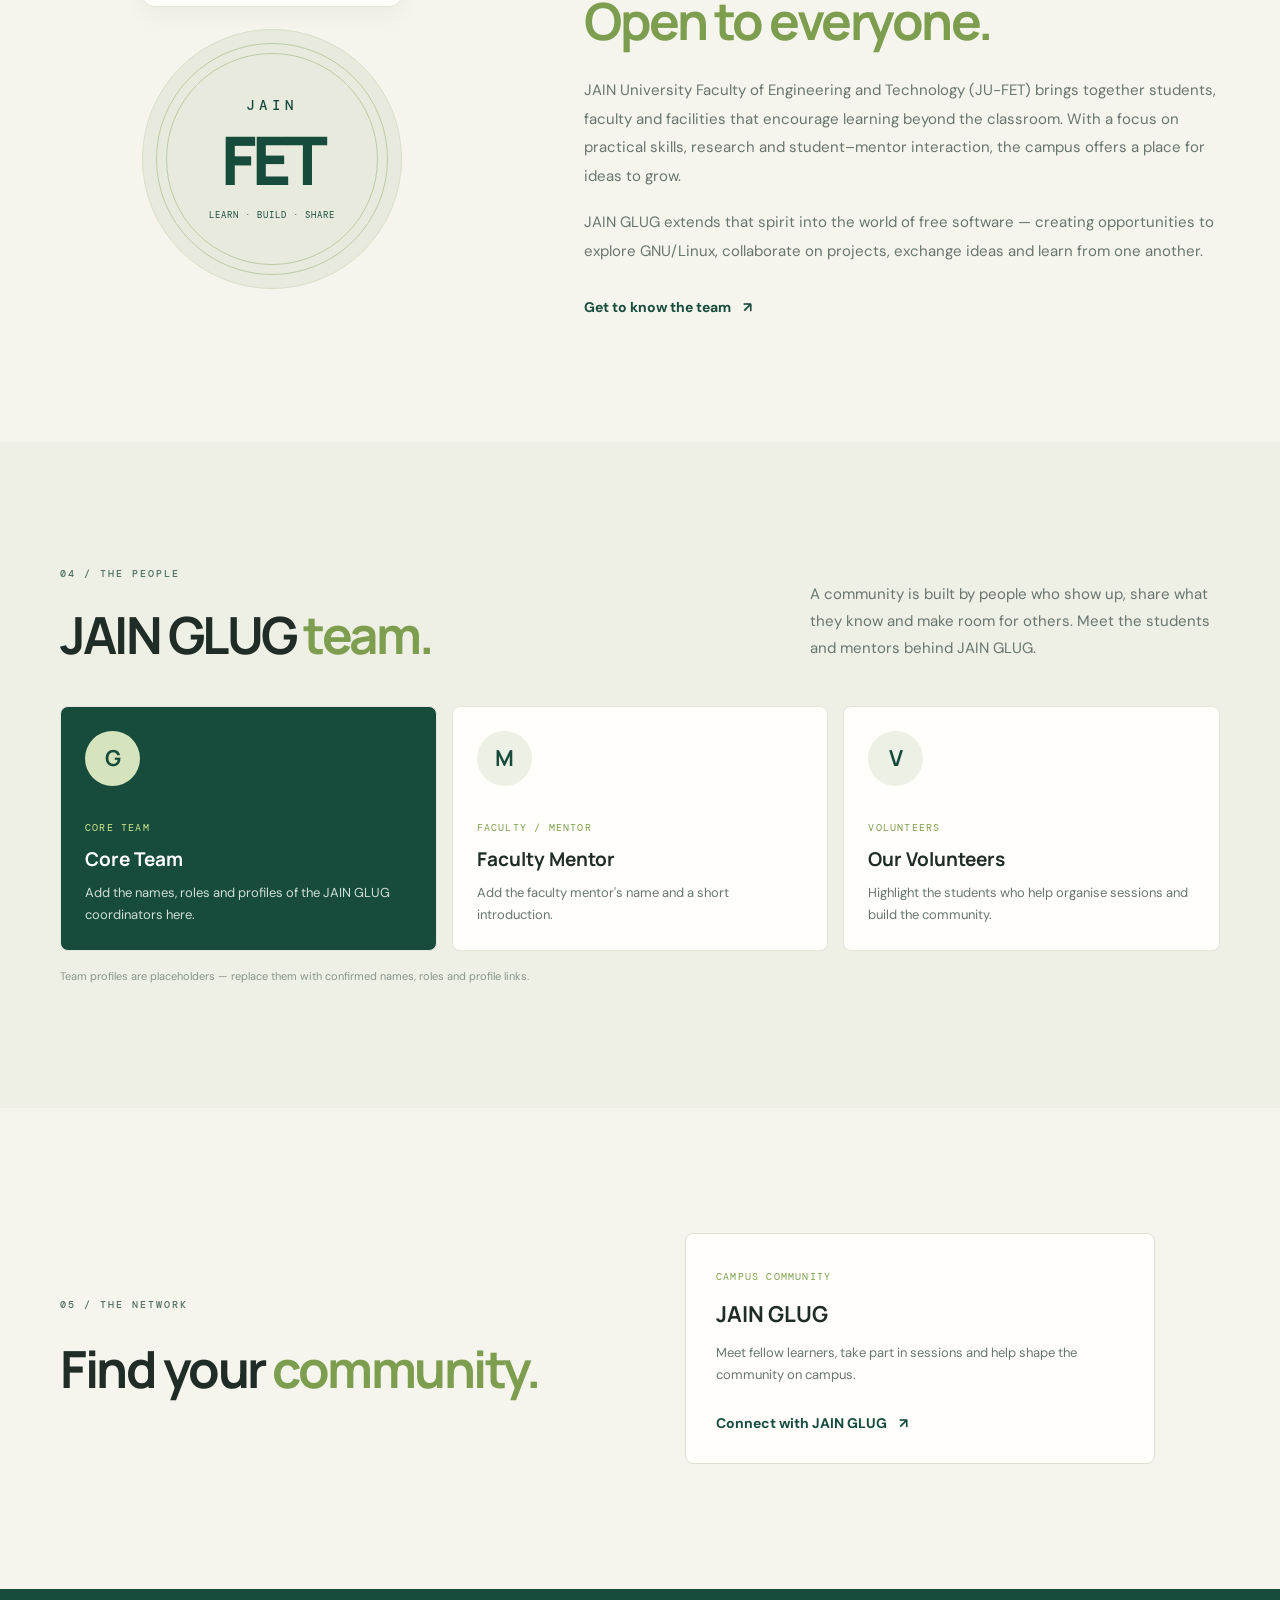
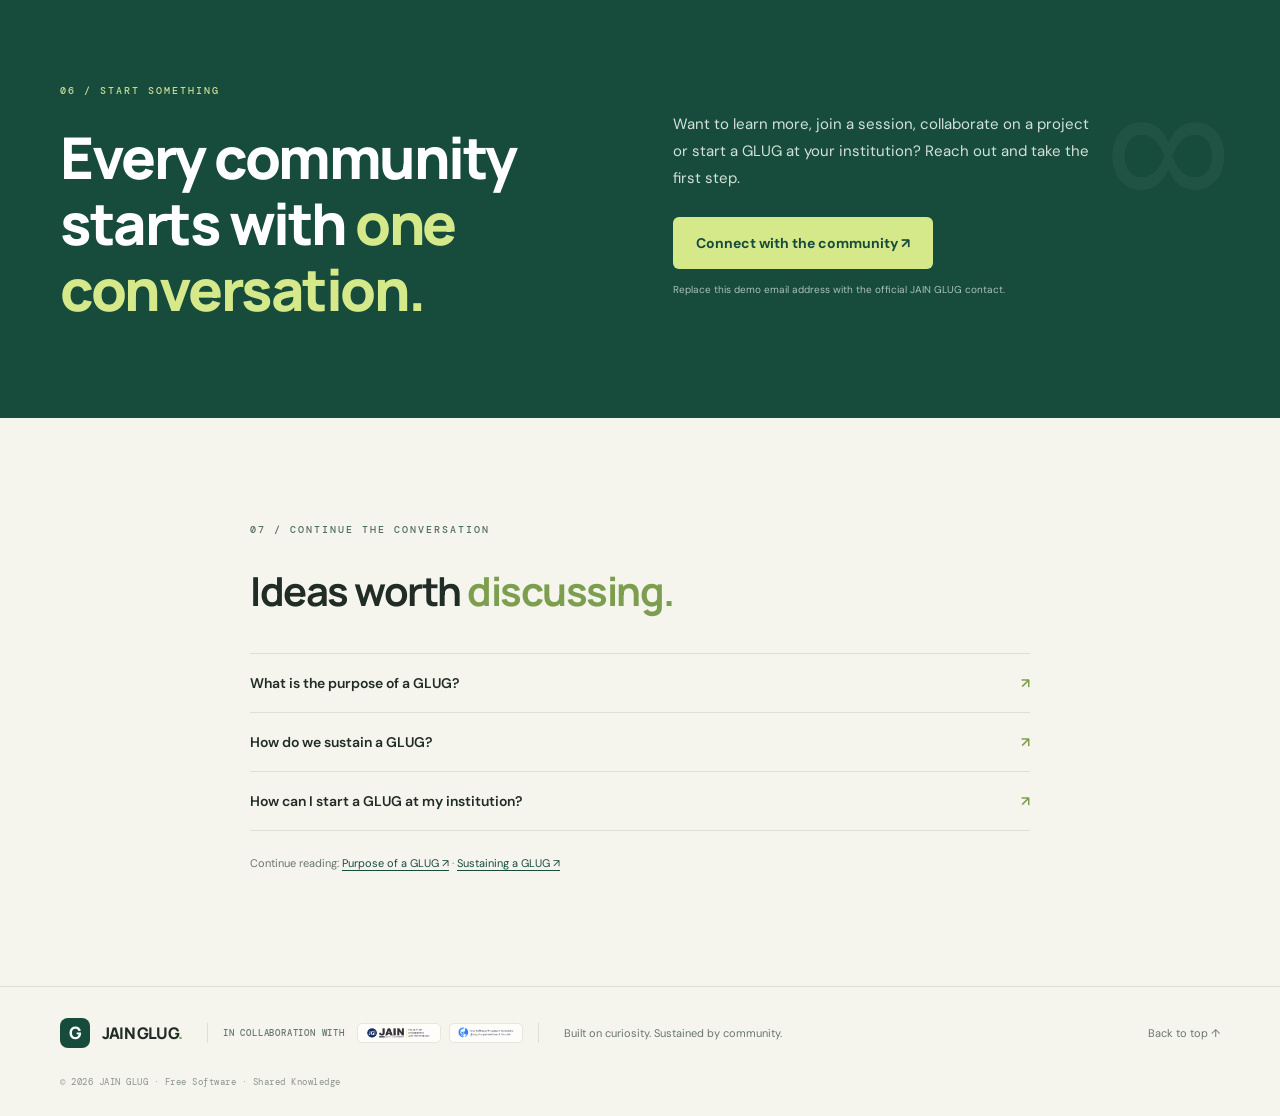
==== commit 0856fa33: "Add JAIN JU-FET and FSMK logos to header, hero, about, campus, and footer sections" ====
--- a/index.html
+++ b/index.html
@@ -12,9 +12,20 @@
 <body>
   <header class="site-header" id="top">
     <nav class="nav container" aria-label="Main navigation">
-      <a class="brand" href="#top" aria-label="JAIN GLUG home">
-        <span class="brand-mark">G</span><span>JAIN GLUG<span class="brand-dot">.</span></span>
-      </a>
+      <div class="nav-brand-group">
+        <a class="brand" href="#top" aria-label="JAIN GLUG home">
+          <span class="brand-mark">G</span><span>JAIN GLUG<span class="brand-dot">.</span></span>
+        </a>
+        <div class="nav-partner-logos" aria-label="Associated institutions">
+          <a href="https://set.jainuniversity.ac.in/" target="_blank" rel="noopener noreferrer" title="JAIN Faculty of Engineering and Technology">
+            <img src="images/jain-fet-logo.png" alt="JAIN Faculty of Engineering and Technology" class="nav-partner-logo nav-logo-jain" />
+          </a>
+          <span class="nav-partner-sep">×</span>
+          <a href="https://fsmk.org" target="_blank" rel="noopener noreferrer" title="Free Software Movement Karnataka">
+            <img src="images/fsmk-logo.png" alt="Free Software Movement Karnataka" class="nav-partner-logo nav-logo-fsmk" />
+          </a>
+        </div>
+      </div>
       <button class="menu-toggle" aria-label="Open navigation" aria-expanded="false" aria-controls="nav-links">
         <span></span><span></span>
       </button>
@@ -37,6 +48,18 @@
         <div class="hero-actions">
           <a class="button button-primary" href="#what-we-do">Explore JAIN GLUG <span>↗</span></a>
           <a class="button button-secondary" href="#team">Meet the community</a>
+        </div>
+        <div class="hero-partners">
+          <span class="hero-partners-label">In collaboration with</span>
+          <div class="hero-partner-chips">
+            <a class="hero-partner-chip" href="https://set.jainuniversity.ac.in/" target="_blank" rel="noopener noreferrer" title="JAIN University — Faculty of Engineering and Technology">
+              <img src="images/jain-fet-logo.png" alt="JAIN Faculty of Engineering and Technology" />
+            </a>
+            <span class="hero-partner-x">×</span>
+            <a class="hero-partner-chip" href="https://fsmk.org" target="_blank" rel="noopener noreferrer" title="Free Software Movement Karnataka">
+              <img src="images/fsmk-logo.png" alt="Free Software Movement Karnataka" />
+            </a>
+          </div>
         </div>
       </div>
       <div class="hero-art" aria-label="Illustration of a terminal showing the spirit of free software">
@@ -63,6 +86,12 @@
         <div class="section-heading">
           <p class="eyebrow">01 / THE IDEA</p>
           <h2>More than a group.<br /><span>A space to grow.</span></h2>
+          <div class="section-logo-card">
+            <span class="section-logo-label">Free Software Movement Karnataka</span>
+            <a href="https://fsmk.org" target="_blank" rel="noopener noreferrer" title="Visit FSMK official site">
+              <img src="images/fsmk-logo.png" alt="Free Software Movement Karnataka (FSMK)" class="section-brand-logo" />
+            </a>
+          </div>
         </div>
         <div class="section-copy">
           <h3>Technology should empower people — not limit them.</h3>
@@ -110,7 +139,15 @@
 
     <section class="section ju-section" id="ju-fet">
       <div class="container ju-layout">
-        <div class="ju-stamp"><span>JAIN</span><strong>FET</strong><small>LEARN · BUILD · SHARE</small></div>
+        <div class="ju-visual">
+          <div class="ju-logo-card">
+            <span class="ju-logo-label">Faculty of Engineering &amp; Technology</span>
+            <a href="https://set.jainuniversity.ac.in/" target="_blank" rel="noopener noreferrer" title="JAIN (Deemed-to-be University) FET">
+              <img src="images/jain-fet-logo.png" alt="JAIN Faculty of Engineering and Technology (JU-FET)" class="ju-brand-logo" />
+            </a>
+          </div>
+          <div class="ju-stamp"><span>JAIN</span><strong>FET</strong><small>LEARN · BUILD · SHARE</small></div>
+        </div>
         <div class="ju-copy">
           <p class="eyebrow">03 / OUR CAMPUS</p>
           <h2>Rooted at JU-FET.<br /><span>Open to everyone.</span></h2>
@@ -166,7 +203,23 @@
   </main>
 
   <footer class="footer">
-    <div class="container footer-inner"><a class="brand footer-brand" href="#top"><span class="brand-mark">G</span><span>JAIN GLUG<span class="brand-dot">.</span></span></a><p>Built on curiosity. Sustained by community.</p><a href="#top">Back to top ↑</a><small>© <span id="year"></span> JAIN GLUG · Free Software · Shared Knowledge</small></div>
+    <div class="container footer-inner">
+      <a class="brand footer-brand" href="#top"><span class="brand-mark">G</span><span>JAIN GLUG<span class="brand-dot">.</span></span></a>
+      <div class="footer-partners">
+        <span class="footer-partners-label">In collaboration with</span>
+        <div class="footer-partner-badges">
+          <a href="https://set.jainuniversity.ac.in/" target="_blank" rel="noopener noreferrer" title="JAIN Faculty of Engineering and Technology">
+            <img src="images/jain-fet-logo.png" alt="JAIN Faculty of Engineering and Technology" class="footer-logo" />
+          </a>
+          <a href="https://fsmk.org" target="_blank" rel="noopener noreferrer" title="Free Software Movement Karnataka">
+            <img src="images/fsmk-logo.png" alt="Free Software Movement Karnataka" class="footer-logo" />
+          </a>
+        </div>
+      </div>
+      <p>Built on curiosity. Sustained by community.</p>
+      <a href="#top">Back to top ↑</a>
+      <small>© <span id="year"></span> JAIN GLUG · Free Software · Shared Knowledge</small>
+    </div>
   </footer>
 </body>
 </html>
--- a/style.css
+++ b/style.css
@@ -10,5 +10,10 @@
 .network-section{background:var(--paper)}.network-layout{display:grid;grid-template-columns:1fr 1fr;gap:90px;align-items:center}.network-card{max-width:470px;background:var(--white);border:1px solid var(--line);border-radius:8px;padding:30px}.network-card h3{font:700 22px var(--display);margin:14px 0 8px}.network-card p{font-size:13px;line-height:1.7;color:var(--muted)}
 .connect-section{background:var(--green);color:white;padding:95px 0;overflow:hidden}.connect-layout{display:grid;grid-template-columns:1fr 1fr;gap:65px;position:relative;align-items:center}.connect-section h2{font:800 clamp(42px,4.5vw,62px)/1.15 var(--display);letter-spacing:-2.5px;margin:0}.connect-section h2 span{color:var(--lime)}.connect-copy{max-width:430px;z-index:1}.connect-copy p{font-size:15px;line-height:1.8;color:#d4e1d8;margin:0 0 25px}.button-lime{background:var(--lime);color:var(--green)}.connect-copy small{display:block;color:#a9c2b5;font-size:10px;margin-top:14px}.infinity-mark{position:absolute;right:-10px;top:-35px;font-size:180px;line-height:1;color:#ffffff0b;font-family:var(--display);pointer-events:none}
 .discussions-section{padding:105px 0}.discussions-inner{max-width:780px}.discussions-inner h2{font:700 40px var(--display);letter-spacing:-1.5px;margin:0 0 35px}.discussions-inner h2 span{color:var(--sage)}.faq-list details{border-top:1px solid var(--line);padding:20px 0}.faq-list details:last-child{border-bottom:1px solid var(--line)}.faq-list summary{cursor:pointer;list-style:none;display:flex;justify-content:space-between;font-size:14px;font-weight:600}.faq-list summary::-webkit-details-marker{display:none}.faq-list summary span{color:var(--sage)}.faq-list details p{max-width:650px;color:var(--muted);font-size:13px;line-height:1.8;margin:15px 0 0}.discussion-source{font-size:11px;color:var(--muted);margin-top:25px}.discussion-source a{color:var(--green);text-decoration:underline;text-underline-offset:3px}.footer{border-top:1px solid var(--line);padding:28px 0}.footer-inner{display:flex;align-items:center;gap:25px;flex-wrap:wrap}.footer-brand{font-size:16px}.footer-brand .brand-mark{height:30px;width:30px;font-size:17px;border-radius:8px}.footer-inner>p,.footer-inner>a:not(.brand){font-size:11px;color:var(--muted)}.footer-inner>p{margin-right:auto}.footer-inner small{width:100%;font:9px var(--mono);color:#89948c;letter-spacing:.5px}
-@media(max-width:850px){.container{width:min(100% - 42px,680px)}.site-header{height:76px}.menu-toggle{display:block}.nav-links{display:none;position:absolute;top:75px;left:0;right:0;background:var(--paper);padding:22px;width:100%;border-bottom:1px solid var(--line);flex-direction:column;align-items:stretch;gap:20px}.nav-links.open{display:flex}.nav-cta{text-align:center}.hero{grid-template-columns:1fr;padding-top:75px;padding-bottom:110px;gap:15px}.hero h1{font-size:clamp(55px,11vw,80px)}.hero-art{height:350px}.terminal-card{max-width:360px}.hero-bottom{font-size:8px}.split-layout,.freedom-grid,.ju-layout,.network-layout{grid-template-columns:1fr;gap:45px}.section{padding:85px 0}.freedom-section{padding:80px 0}.section-intro{align-items:flex-start;flex-direction:column;gap:20px}.activity-card{grid-column:span 3}.activity-card:nth-child(4){grid-column:span 3}.activity-card:nth-child(5){grid-column:2/span 4}.ju-stamp{width:220px;height:220px}.team-grid{grid-template-columns:1fr 1fr}.team-card:last-child{grid-column:span 2}.connect-layout{grid-template-columns:1fr;gap:35px}.infinity-mark{right:0;top:0;font-size:120px}.network-card{max-width:none}}
-@media(max-width:540px){.container{width:calc(100% - 36px)}.brand{font-size:18px}.brand-mark{height:37px;width:37px}.hero{padding-top:55px}.hero h1{letter-spacing:-3px;font-size:55px}.hero-lede{font-size:15px}.hero-art{height:300px}.orbit-one{width:270px;height:270px}.orbit-two{width:215px;height:215px}.terminal-card{padding:25px 20px 20px;width:92%}.terminal-window{padding:20px 17px;font-size:10px}.float-tag{font-size:9px}.tag-one{right:0}.tag-two{left:0}.hero-bottom{letter-spacing:.6px}.hero-bottom a{font-size:7px}.section-heading h2,.section-intro h2,.ju-copy h2,.network-layout h2{font-size:39px;letter-spacing:-1.8px}.activity-grid{display:grid;grid-template-columns:1fr;gap:12px}.activity-card,.activity-card:nth-child(4),.activity-card:nth-child(5){grid-column:auto;min-height:190px}.team-grid{grid-template-columns:1fr}.team-card:last-child{grid-column:auto}.connect-section{padding:75px 0}.connect-section h2{font-size:43px}.discussions-inner h2{font-size:34px}.footer-inner{gap:15px}.footer-inner>p{width:100%;order:3}.footer-inner small{order:4}}
+.nav-brand-group{display:flex;align-items:center;gap:20px}.nav-partner-logos{display:flex;align-items:center;gap:12px;padding-left:18px;border-left:1px solid var(--line)}.nav-partner-logo{height:25px;width:auto;max-width:125px;object-fit:contain;display:block;opacity:.88;transition:opacity .2s,transform .2s}.nav-partner-logo:hover{opacity:1;transform:scale(1.02)}.nav-partner-sep{color:#9aa69b;font-size:11px;font-family:var(--mono)}
+.hero-partners{margin-top:34px;padding-top:22px;border-top:1px dashed var(--line);display:flex;flex-direction:column;gap:12px}.hero-partners-label{font:500 10px var(--mono);letter-spacing:1.5px;text-transform:uppercase;color:var(--muted)}.hero-partner-chips{display:flex;align-items:center;gap:12px;flex-wrap:wrap}.hero-partner-chip{display:inline-flex;align-items:center;background:var(--white);border:1px solid #e4e5dc;border-radius:8px;padding:8px 14px;box-shadow:0 4px 14px #203b2b0a;transition:transform .2s,box-shadow .2s}.hero-partner-chip:hover{transform:translateY(-2px);box-shadow:0 8px 20px #203b2b12}.hero-partner-chip img{height:26px;width:auto;max-width:130px;object-fit:contain;display:block}.hero-partner-x{color:#9aa69b;font-size:11px;font-family:var(--mono)}
+.section-logo-card{margin-top:28px;display:flex;flex-direction:column;gap:8px}.section-logo-label{font:500 10px var(--mono);letter-spacing:1.2px;text-transform:uppercase;color:var(--muted)}.section-logo-card a{display:inline-block;background:var(--white);border:1px solid #e4e5dc;border-radius:10px;padding:14px 20px;box-shadow:0 6px 18px #203b2b0c;transition:transform .2s,box-shadow .2s;max-width:fit-content}.section-logo-card a:hover{transform:translateY(-2px);box-shadow:0 10px 24px #203b2b14}.section-brand-logo{height:38px;width:auto;max-width:210px;object-fit:contain;display:block}
+.ju-visual{display:flex;flex-direction:column;align-items:center;gap:22px;margin:auto}.ju-logo-card{background:var(--white);border:1px solid #e4e5dc;border-radius:12px;padding:16px 22px;box-shadow:0 8px 24px #203b2b0c;display:flex;flex-direction:column;align-items:center;gap:8px;transition:transform .2s;width:100%;max-width:280px;text-align:center}.ju-logo-card:hover{transform:translateY(-2px);box-shadow:0 12px 28px #203b2b14}.ju-logo-label{font:500 9px var(--mono);letter-spacing:1px;text-transform:uppercase;color:var(--muted)}.ju-brand-logo{height:36px;width:auto;max-width:220px;object-fit:contain;display:block}
+.footer-partners{display:flex;align-items:center;gap:12px;flex-wrap:wrap;padding:0 15px;border-left:1px solid var(--line);border-right:1px solid var(--line)}.footer-partners-label{font:500 9px var(--mono);letter-spacing:.8px;text-transform:uppercase;color:var(--muted)}.footer-partner-badges{display:flex;align-items:center;gap:8px}.footer-logo{height:20px;width:auto;max-width:100px;object-fit:contain;display:block;background:var(--white);border:1px solid #e4e5dc;border-radius:5px;padding:3px 7px;opacity:.9;transition:opacity .2s,transform .2s}.footer-logo:hover{opacity:1;transform:scale(1.03)}
+@media(max-width:850px){.container{width:min(100% - 42px,680px)}.site-header{height:76px}.menu-toggle{display:block}.nav-links{display:none;position:absolute;top:75px;left:0;right:0;background:var(--paper);padding:22px;width:100%;border-bottom:1px solid var(--line);flex-direction:column;align-items:stretch;gap:20px}.nav-links.open{display:flex}.nav-cta{text-align:center}.hero{grid-template-columns:1fr;padding-top:75px;padding-bottom:110px;gap:15px}.hero h1{font-size:clamp(55px,11vw,80px)}.hero-art{height:350px}.terminal-card{max-width:360px}.hero-bottom{font-size:8px}.split-layout,.freedom-grid,.ju-layout,.network-layout{grid-template-columns:1fr;gap:45px}.section{padding:85px 0}.freedom-section{padding:80px 0}.section-intro{align-items:flex-start;flex-direction:column;gap:20px}.activity-card{grid-column:span 3}.activity-card:nth-child(4){grid-column:span 3}.activity-card:nth-child(5){grid-column:2/span 4}.ju-stamp{width:220px;height:220px}.team-grid{grid-template-columns:1fr 1fr}.team-card:last-child{grid-column:span 2}.connect-layout{grid-template-columns:1fr;gap:35px}.infinity-mark{right:0;top:0;font-size:120px}.network-card{max-width:none}.nav-partner-logos{display:none}.footer-partners{border:none;padding:0;width:100%;margin-top:5px}}
+@media(max-width:540px){.container{width:calc(100% - 36px)}.brand{font-size:18px}.brand-mark{height:37px;width:37px}.hero{padding-top:55px}.hero h1{letter-spacing:-3px;font-size:55px}.hero-lede{font-size:15px}.hero-art{height:300px}.orbit-one{width:270px;height:270px}.orbit-two{width:215px;height:215px}.terminal-card{padding:25px 20px 20px;width:92%}.terminal-window{padding:20px 17px;font-size:10px}.float-tag{font-size:9px}.tag-one{right:0}.tag-two{left:0}.hero-bottom{letter-spacing:.6px}.hero-bottom a{font-size:7px}.section-heading h2,.section-intro h2,.ju-copy h2,.network-layout h2{font-size:39px;letter-spacing:-1.8px}.activity-grid{display:grid;grid-template-columns:1fr;gap:12px}.activity-card,.activity-card:nth-child(4),.activity-card:nth-child(5){grid-column:auto;min-height:190px}.team-grid{grid-template-columns:1fr}.team-card:last-child{grid-column:auto}.connect-section{padding:75px 0}.connect-section h2{font-size:43px}.discussions-inner h2{font-size:34px}.footer-inner{gap:15px}.footer-inner>p{width:100%;order:3}.footer-inner small{order:4}.hero-partner-chip img{height:22px;max-width:110px}.section-brand-logo{height:32px;max-width:180px}.ju-brand-logo{height:30px;max-width:190px}}
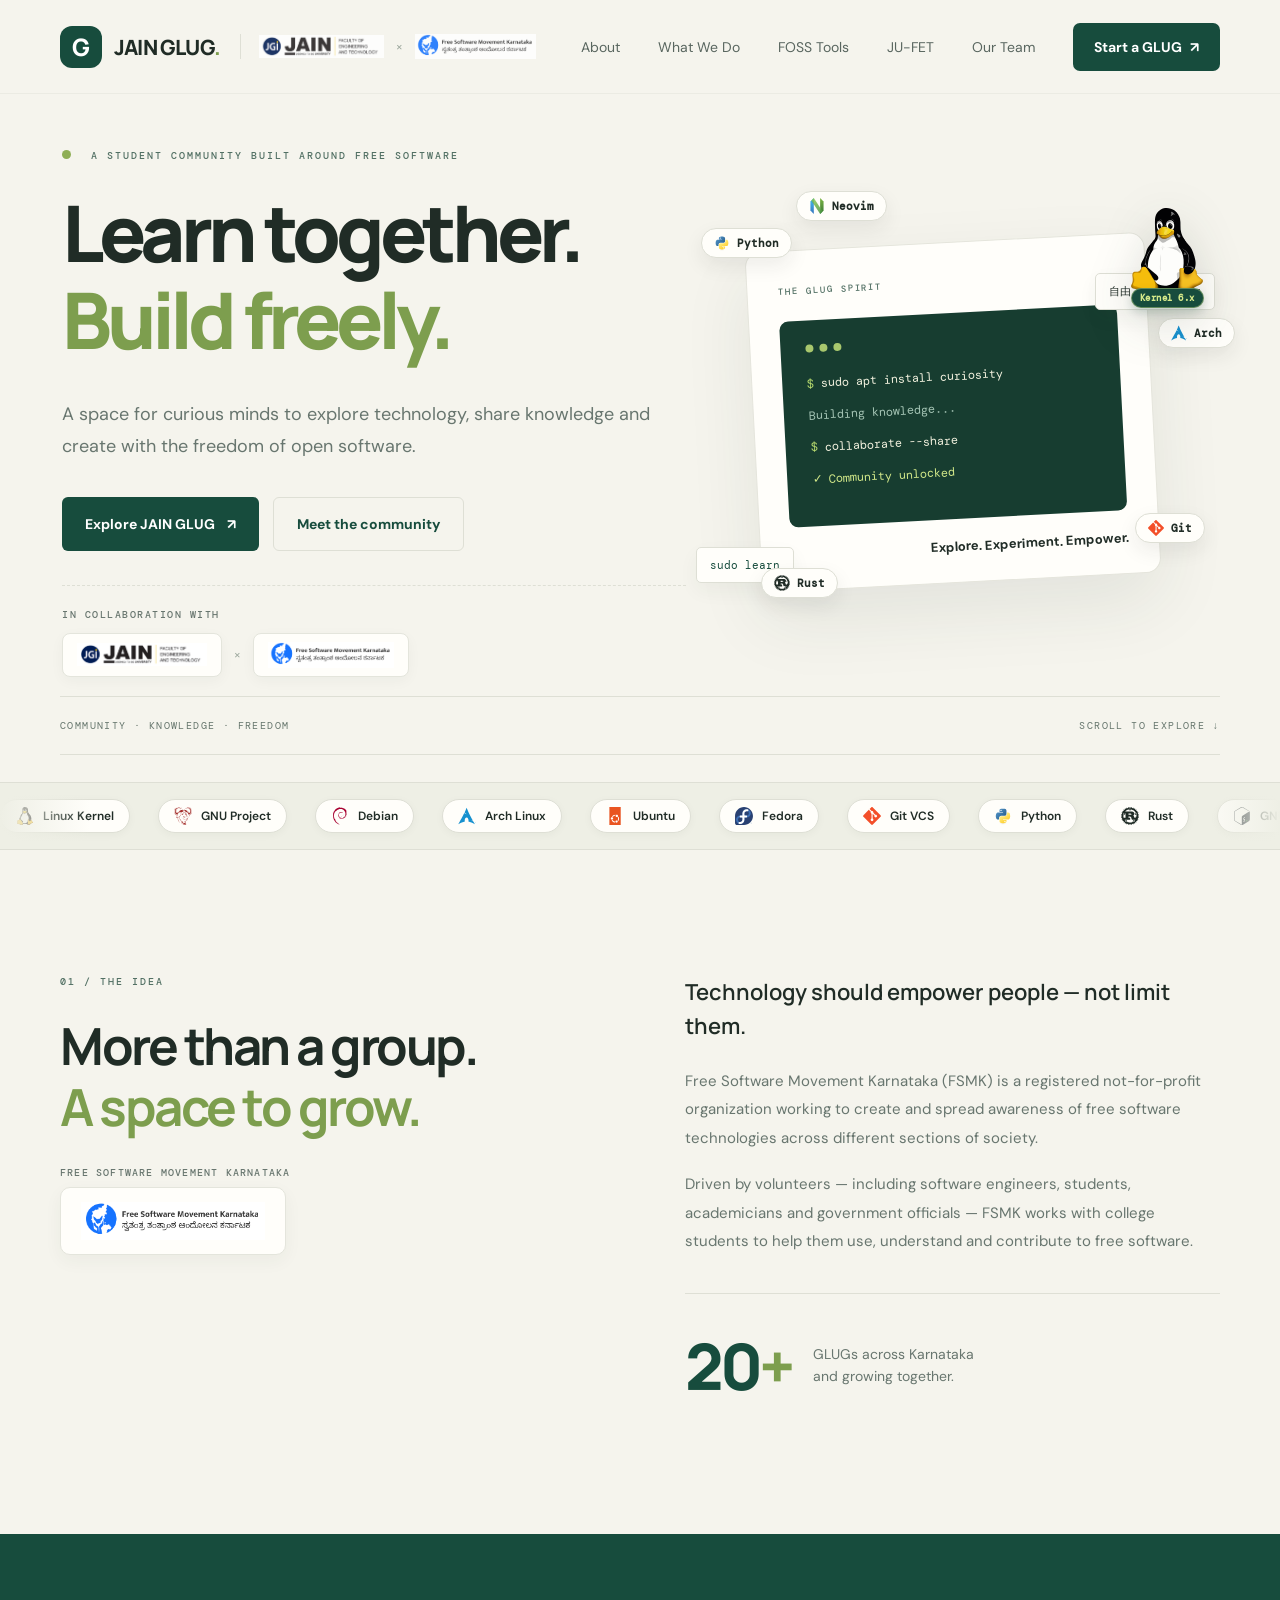
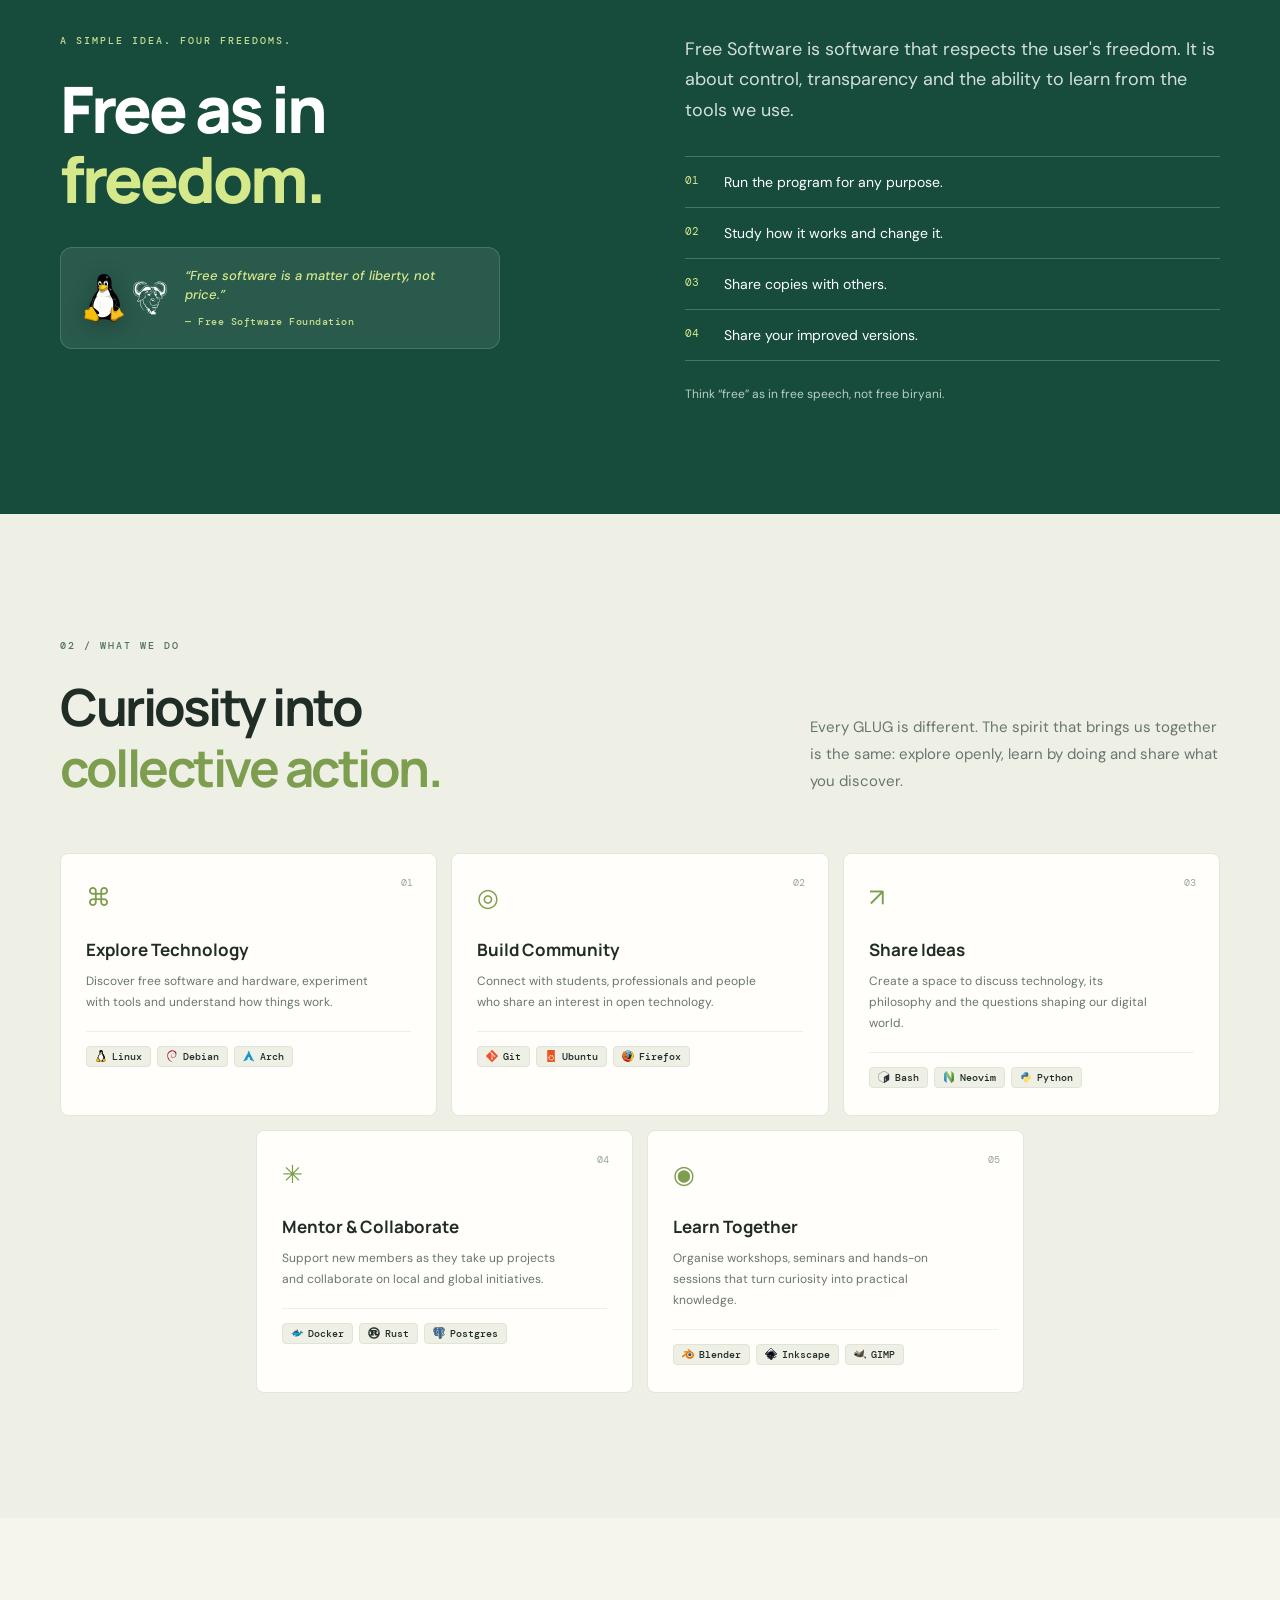
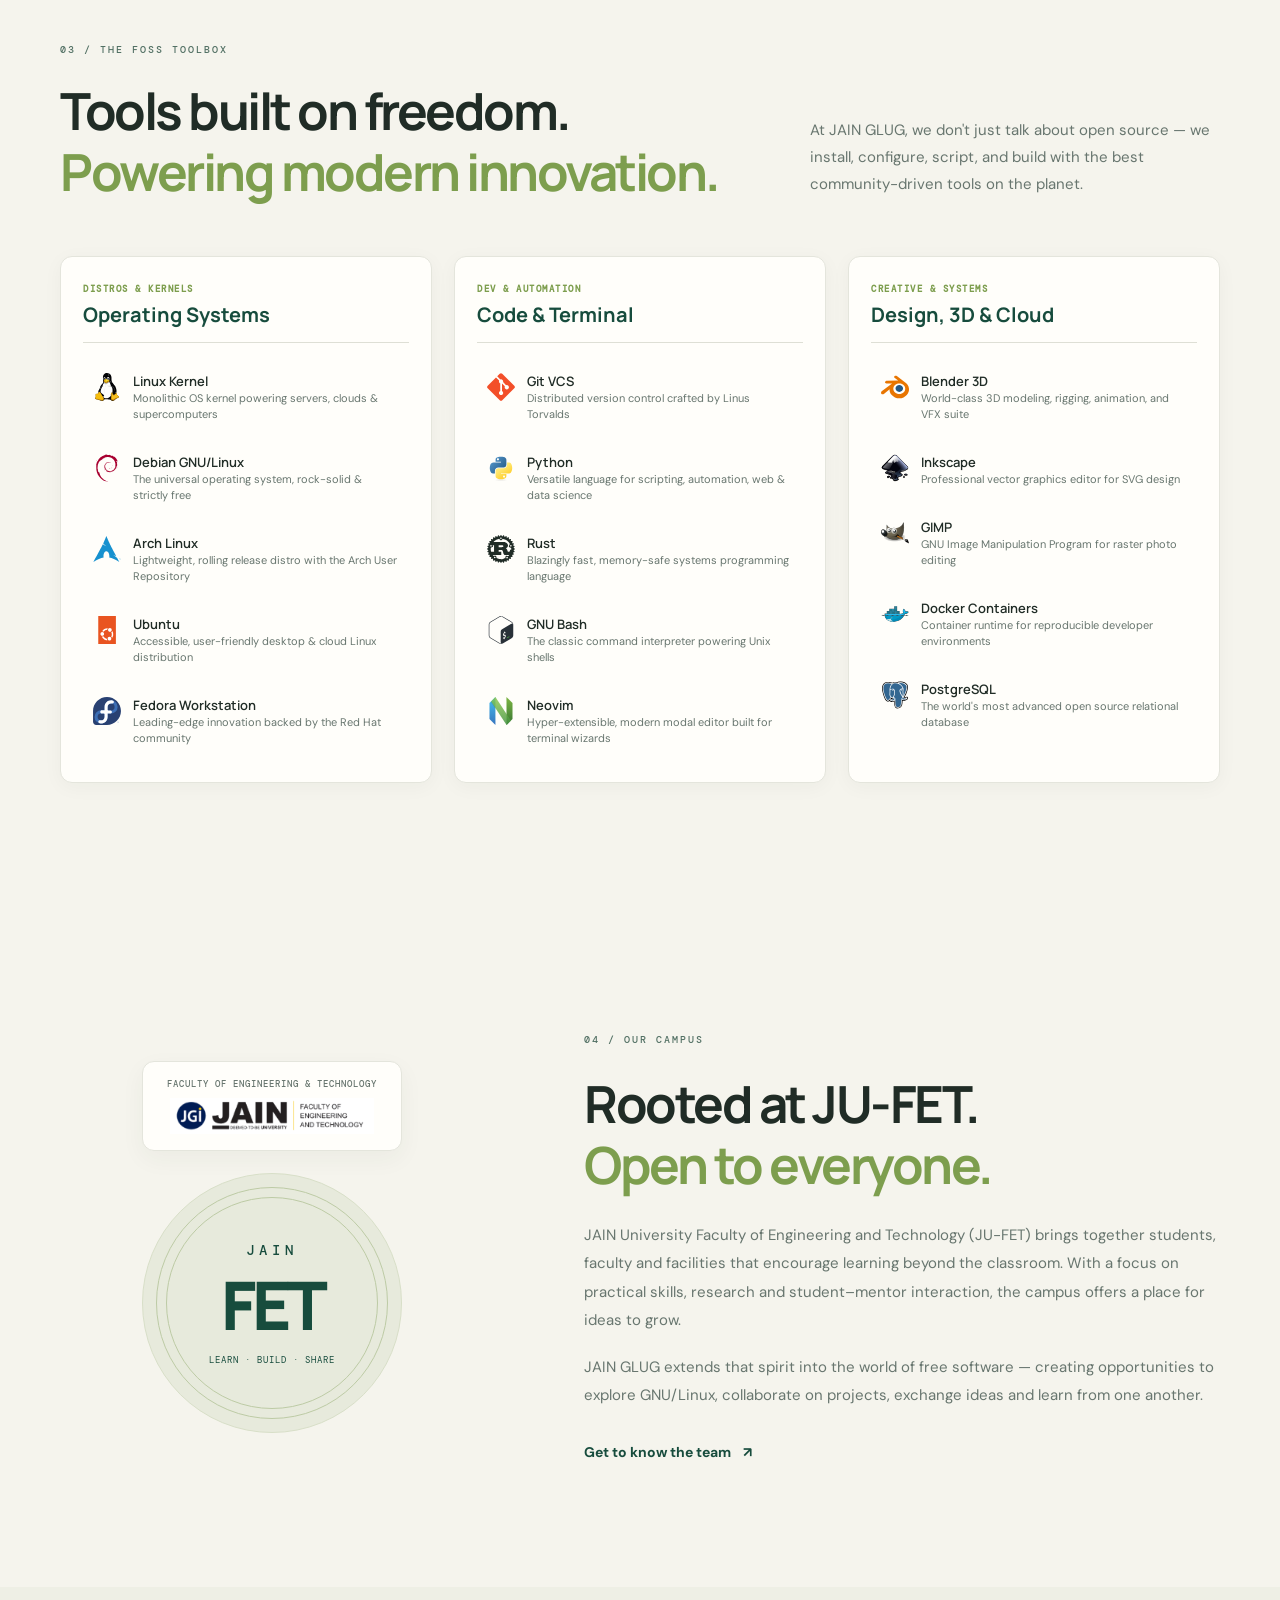
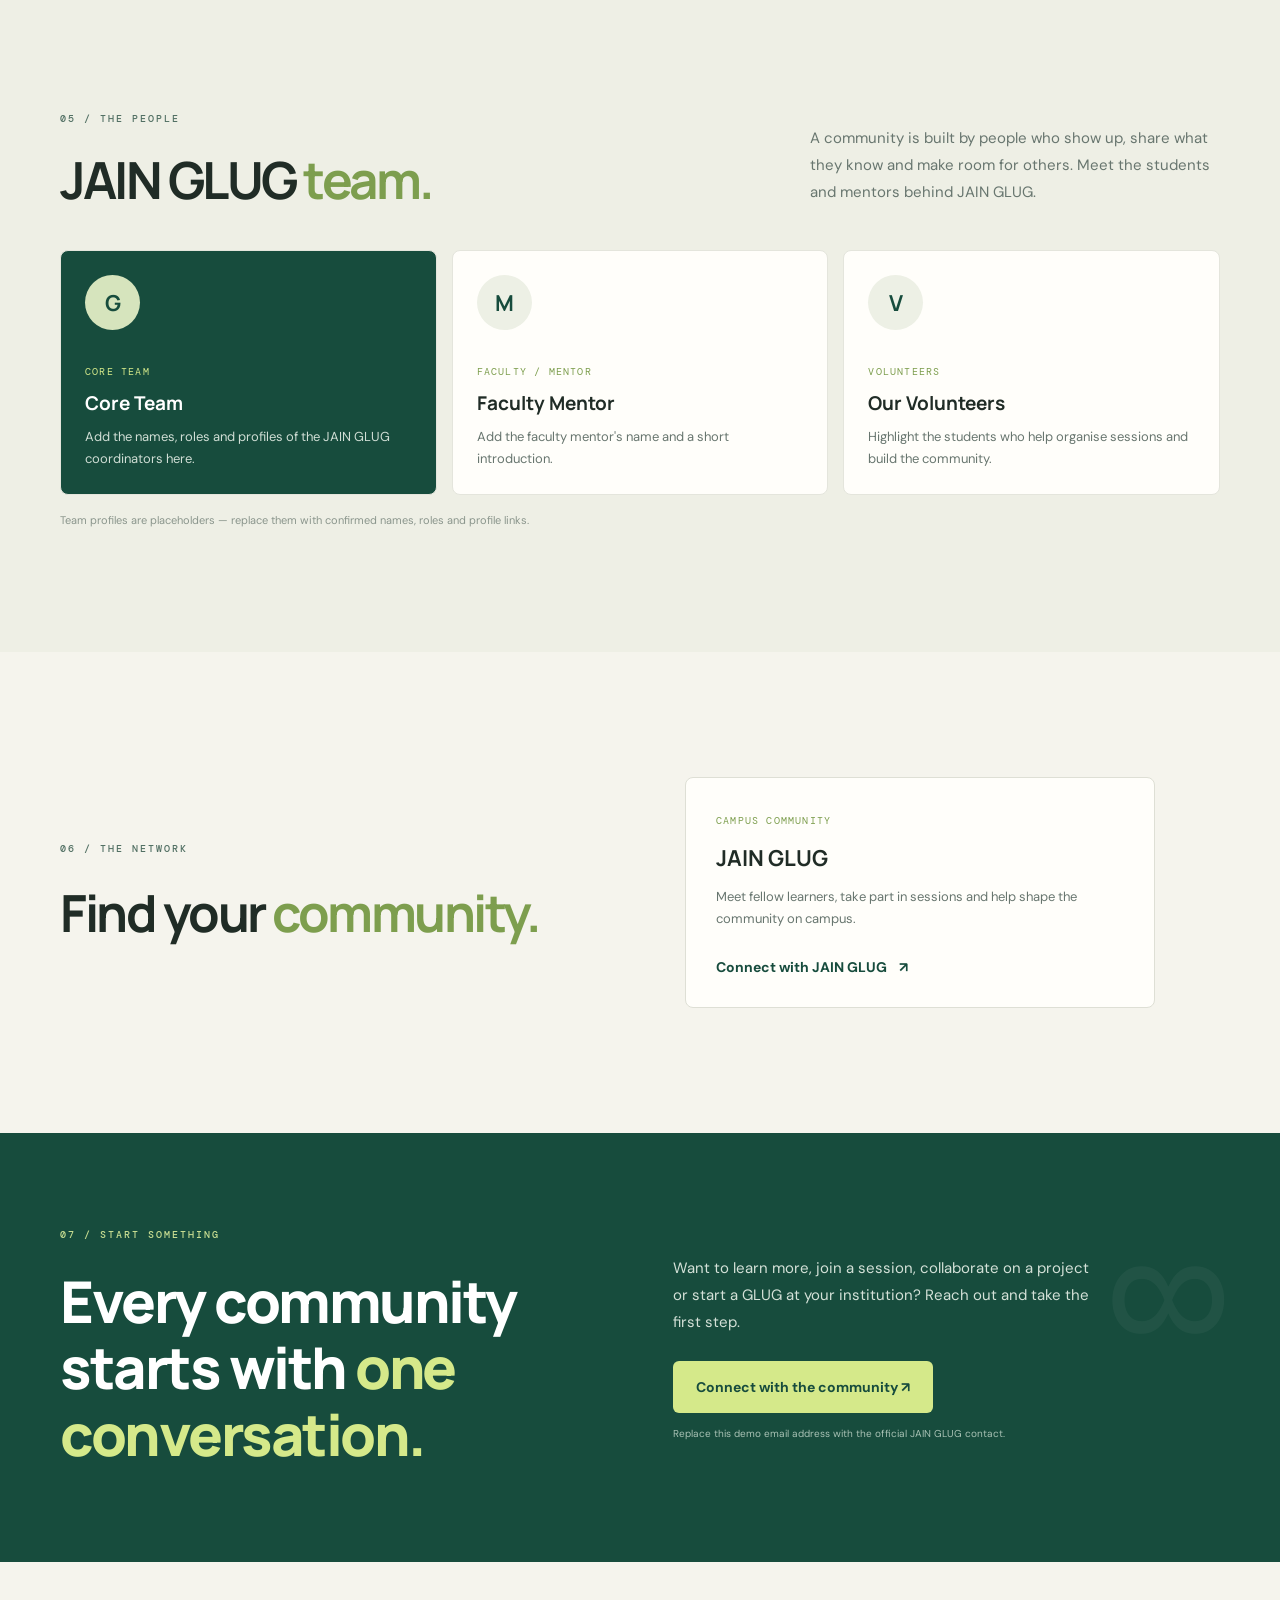
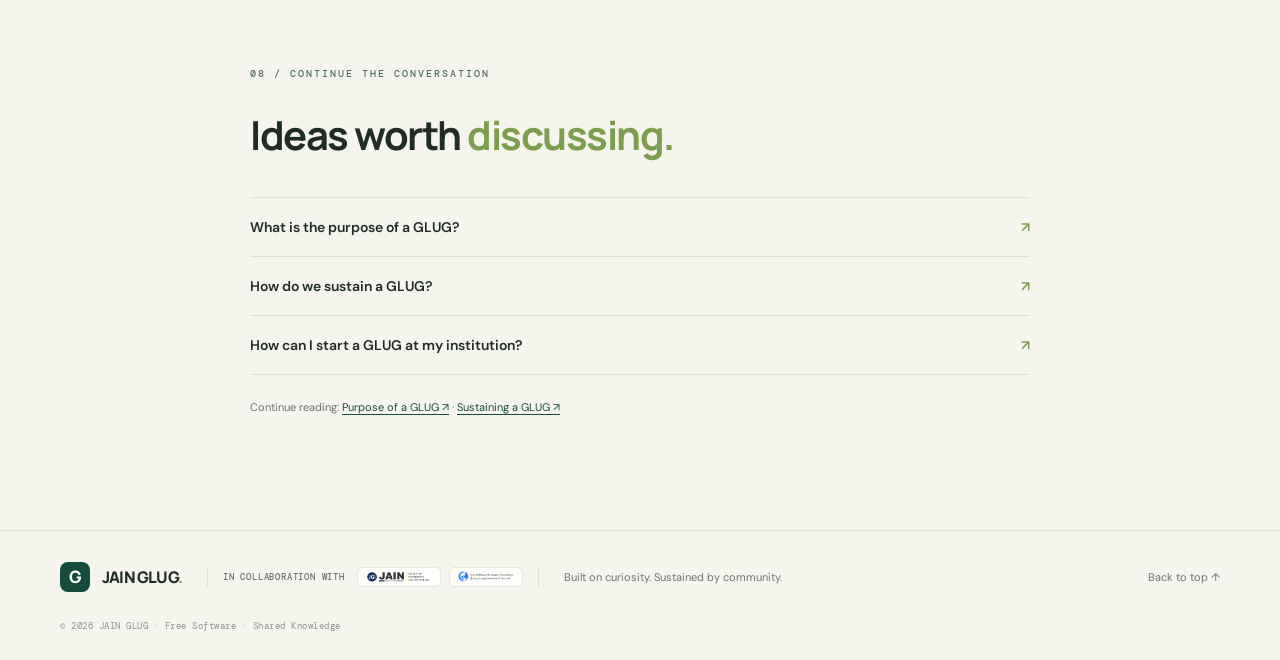
==== commit 9b9485a9: "Add Linux Tux and FOSS tools visual showcase, marquee, and activity badges" ====
--- a/index.html
+++ b/index.html
@@ -32,6 +32,7 @@
       <div class="nav-links" id="nav-links">
         <a href="#about">About</a>
         <a href="#what-we-do">What We Do</a>
+        <a href="#foss-tools">FOSS Tools</a>
         <a href="#ju-fet">JU-FET</a>
         <a href="#team">Our Team</a>
         <a class="nav-cta" href="#connect">Start a GLUG <span aria-hidden="true">↗</span></a>
@@ -64,6 +65,10 @@
       </div>
       <div class="hero-art" aria-label="Illustration of a terminal showing the spirit of free software">
         <div class="orbit orbit-one"></div><div class="orbit orbit-two"></div>
+        <div class="hero-tux-mascot" title="Linux Tux mascot">
+          <img src="images/foss/tux.svg" alt="Linux Tux" class="tux-img" />
+          <span class="tux-badge">Kernel 6.x</span>
+        </div>
         <div class="terminal-card">
           <p class="eyebrow">THE GLUG SPIRIT</p>
           <div class="terminal-window">
@@ -77,9 +82,53 @@
         </div>
         <span class="float-tag tag-one">自由 · Freedom</span>
         <span class="float-tag tag-two">sudo learn</span>
+        <div class="float-foss-chip chip-python" title="Python"><img src="images/foss/python.svg" alt="Python" /><span>Python</span></div>
+        <div class="float-foss-chip chip-git" title="Git VCS"><img src="images/foss/git.svg" alt="Git" /><span>Git</span></div>
+        <div class="float-foss-chip chip-arch" title="Arch Linux"><img src="images/foss/archlinux.svg" alt="Arch Linux" /><span>Arch</span></div>
+        <div class="float-foss-chip chip-rust" title="Rust"><img src="images/foss/rust.svg" alt="Rust" /><span>Rust</span></div>
+        <div class="float-foss-chip chip-neovim" title="Neovim"><img src="images/foss/neovim.svg" alt="Neovim" /><span>Neovim</span></div>
       </div>
       <div class="hero-bottom"><span>COMMUNITY · KNOWLEDGE · FREEDOM</span><a href="#about">SCROLL TO EXPLORE ↓</a></div>
     </section>
+
+    <div class="foss-marquee-container" aria-label="Free and open source tools we love">
+      <div class="foss-marquee-track">
+        <div class="foss-item"><img src="images/foss/tux.svg" alt="Linux" /><span>Linux Kernel</span></div>
+        <div class="foss-item"><img src="images/foss/gnu.svg" alt="GNU" /><span>GNU Project</span></div>
+        <div class="foss-item"><img src="images/foss/debian.svg" alt="Debian" /><span>Debian</span></div>
+        <div class="foss-item"><img src="images/foss/archlinux.svg" alt="Arch Linux" /><span>Arch Linux</span></div>
+        <div class="foss-item"><img src="images/foss/ubuntu.svg" alt="Ubuntu" /><span>Ubuntu</span></div>
+        <div class="foss-item"><img src="images/foss/fedora.svg" alt="Fedora" /><span>Fedora</span></div>
+        <div class="foss-item"><img src="images/foss/git.svg" alt="Git" /><span>Git VCS</span></div>
+        <div class="foss-item"><img src="images/foss/python.svg" alt="Python" /><span>Python</span></div>
+        <div class="foss-item"><img src="images/foss/rust.svg" alt="Rust" /><span>Rust</span></div>
+        <div class="foss-item"><img src="images/foss/bash.svg" alt="Bash" /><span>GNU Bash</span></div>
+        <div class="foss-item"><img src="images/foss/neovim.svg" alt="Neovim" /><span>Neovim</span></div>
+        <div class="foss-item"><img src="images/foss/blender.svg" alt="Blender" /><span>Blender 3D</span></div>
+        <div class="foss-item"><img src="images/foss/gimp.svg" alt="GIMP" /><span>GIMP</span></div>
+        <div class="foss-item"><img src="images/foss/inkscape.svg" alt="Inkscape" /><span>Inkscape</span></div>
+        <div class="foss-item"><img src="images/foss/docker.svg" alt="Docker" /><span>Docker</span></div>
+        <div class="foss-item"><img src="images/foss/firefox.svg" alt="Firefox" /><span>Firefox</span></div>
+        <div class="foss-item"><img src="images/foss/postgresql.svg" alt="PostgreSQL" /><span>PostgreSQL</span></div>
+        <div class="foss-item"><img src="images/foss/tux.svg" alt="Linux" /><span>Linux Kernel</span></div>
+        <div class="foss-item"><img src="images/foss/gnu.svg" alt="GNU" /><span>GNU Project</span></div>
+        <div class="foss-item"><img src="images/foss/debian.svg" alt="Debian" /><span>Debian</span></div>
+        <div class="foss-item"><img src="images/foss/archlinux.svg" alt="Arch Linux" /><span>Arch Linux</span></div>
+        <div class="foss-item"><img src="images/foss/ubuntu.svg" alt="Ubuntu" /><span>Ubuntu</span></div>
+        <div class="foss-item"><img src="images/foss/fedora.svg" alt="Fedora" /><span>Fedora</span></div>
+        <div class="foss-item"><img src="images/foss/git.svg" alt="Git" /><span>Git VCS</span></div>
+        <div class="foss-item"><img src="images/foss/python.svg" alt="Python" /><span>Python</span></div>
+        <div class="foss-item"><img src="images/foss/rust.svg" alt="Rust" /><span>Rust</span></div>
+        <div class="foss-item"><img src="images/foss/bash.svg" alt="Bash" /><span>GNU Bash</span></div>
+        <div class="foss-item"><img src="images/foss/neovim.svg" alt="Neovim" /><span>Neovim</span></div>
+        <div class="foss-item"><img src="images/foss/blender.svg" alt="Blender" /><span>Blender 3D</span></div>
+        <div class="foss-item"><img src="images/foss/gimp.svg" alt="GIMP" /><span>GIMP</span></div>
+        <div class="foss-item"><img src="images/foss/inkscape.svg" alt="Inkscape" /><span>Inkscape</span></div>
+        <div class="foss-item"><img src="images/foss/docker.svg" alt="Docker" /><span>Docker</span></div>
+        <div class="foss-item"><img src="images/foss/firefox.svg" alt="Firefox" /><span>Firefox</span></div>
+        <div class="foss-item"><img src="images/foss/postgresql.svg" alt="PostgreSQL" /><span>PostgreSQL</span></div>
+      </div>
+    </div>
 
     <section class="section about-section" id="about">
       <div class="container split-layout">
@@ -107,6 +156,16 @@
         <div>
           <p class="eyebrow eyebrow-light">A SIMPLE IDEA. FOUR FREEDOMS.</p>
           <h2>Free as in<br /><span>freedom.</span></h2>
+          <div class="freedom-tux-callout">
+            <div class="freedom-tux-avatar">
+              <img src="images/foss/tux.svg" alt="Linux Tux mascot" class="freedom-tux-icon" />
+              <img src="images/foss/gnu.svg" alt="GNU Project" class="freedom-gnu-icon" />
+            </div>
+            <div>
+              <p class="freedom-quote">“Free software is a matter of liberty, not price.”</p>
+              <span class="freedom-quote-author">— Free Software Foundation</span>
+            </div>
+          </div>
         </div>
         <div class="freedom-content">
           <p class="freedom-intro">Free Software is software that respects the user's freedom. It is about control, transparency and the ability to learn from the tools we use.</p>
@@ -128,11 +187,162 @@
           <p>Every GLUG is different. The spirit that brings us together is the same: explore openly, learn by doing and share what you discover.</p>
         </div>
         <div class="activity-grid">
-          <article class="activity-card"><span class="card-number">01</span><span class="activity-icon">⌘</span><h3>Explore Technology</h3><p>Discover free software and hardware, experiment with tools and understand how things work.</p></article>
-          <article class="activity-card"><span class="card-number">02</span><span class="activity-icon">◎</span><h3>Build Community</h3><p>Connect with students, professionals and people who share an interest in open technology.</p></article>
-          <article class="activity-card"><span class="card-number">03</span><span class="activity-icon">↗</span><h3>Share Ideas</h3><p>Create a space to discuss technology, its philosophy and the questions shaping our digital world.</p></article>
-          <article class="activity-card"><span class="card-number">04</span><span class="activity-icon">✳</span><h3>Mentor & Collaborate</h3><p>Support new members as they take up projects and collaborate on local and global initiatives.</p></article>
-          <article class="activity-card"><span class="card-number">05</span><span class="activity-icon">◉</span><h3>Learn Together</h3><p>Organise workshops, seminars and hands-on sessions that turn curiosity into practical knowledge.</p></article>
+          <article class="activity-card">
+            <span class="card-number">01</span>
+            <span class="activity-icon">⌘</span>
+            <h3>Explore Technology</h3>
+            <p>Discover free software and hardware, experiment with tools and understand how things work.</p>
+            <div class="card-foss-icons">
+              <span class="card-foss-pill"><img src="images/foss/tux.svg" alt="Linux" /> Linux</span>
+              <span class="card-foss-pill"><img src="images/foss/debian.svg" alt="Debian" /> Debian</span>
+              <span class="card-foss-pill"><img src="images/foss/archlinux.svg" alt="Arch" /> Arch</span>
+            </div>
+          </article>
+          <article class="activity-card">
+            <span class="card-number">02</span>
+            <span class="activity-icon">◎</span>
+            <h3>Build Community</h3>
+            <p>Connect with students, professionals and people who share an interest in open technology.</p>
+            <div class="card-foss-icons">
+              <span class="card-foss-pill"><img src="images/foss/git.svg" alt="Git" /> Git</span>
+              <span class="card-foss-pill"><img src="images/foss/ubuntu.svg" alt="Ubuntu" /> Ubuntu</span>
+              <span class="card-foss-pill"><img src="images/foss/firefox.svg" alt="Firefox" /> Firefox</span>
+            </div>
+          </article>
+          <article class="activity-card">
+            <span class="card-number">03</span>
+            <span class="activity-icon">↗</span>
+            <h3>Share Ideas</h3>
+            <p>Create a space to discuss technology, its philosophy and the questions shaping our digital world.</p>
+            <div class="card-foss-icons">
+              <span class="card-foss-pill"><img src="images/foss/bash.svg" alt="Bash" /> Bash</span>
+              <span class="card-foss-pill"><img src="images/foss/neovim.svg" alt="Neovim" /> Neovim</span>
+              <span class="card-foss-pill"><img src="images/foss/python.svg" alt="Python" /> Python</span>
+            </div>
+          </article>
+          <article class="activity-card">
+            <span class="card-number">04</span>
+            <span class="activity-icon">✳</span>
+            <h3>Mentor & Collaborate</h3>
+            <p>Support new members as they take up projects and collaborate on local and global initiatives.</p>
+            <div class="card-foss-icons">
+              <span class="card-foss-pill"><img src="images/foss/docker.svg" alt="Docker" /> Docker</span>
+              <span class="card-foss-pill"><img src="images/foss/rust.svg" alt="Rust" /> Rust</span>
+              <span class="card-foss-pill"><img src="images/foss/postgresql.svg" alt="Postgres" /> Postgres</span>
+            </div>
+          </article>
+          <article class="activity-card">
+            <span class="card-number">05</span>
+            <span class="activity-icon">◉</span>
+            <h3>Learn Together</h3>
+            <p>Organise workshops, seminars and hands-on sessions that turn curiosity into practical knowledge.</p>
+            <div class="card-foss-icons">
+              <span class="card-foss-pill"><img src="images/foss/blender.svg" alt="Blender" /> Blender</span>
+              <span class="card-foss-pill"><img src="images/foss/inkscape.svg" alt="Inkscape" /> Inkscape</span>
+              <span class="card-foss-pill"><img src="images/foss/gimp.svg" alt="GIMP" /> GIMP</span>
+            </div>
+          </article>
+        </div>
+      </div>
+    </section>
+
+    <section class="section foss-showcase-section" id="foss-tools">
+      <div class="container">
+        <div class="section-intro">
+          <div>
+            <p class="eyebrow">03 / THE FOSS TOOLBOX</p>
+            <h2>Tools built on freedom.<br /><span>Powering modern innovation.</span></h2>
+          </div>
+          <p>At JAIN GLUG, we don't just talk about open source — we install, configure, script, and build with the best community-driven tools on the planet.</p>
+        </div>
+
+        <div class="foss-category-grid">
+          <div class="foss-category-card">
+            <div class="category-header">
+              <span class="category-badge">DISTROS & KERNELS</span>
+              <h3>Operating Systems</h3>
+            </div>
+            <div class="foss-tools-list">
+              <div class="tool-tile">
+                <img src="images/foss/tux.svg" alt="Linux" class="tool-icon" />
+                <div><strong>Linux Kernel</strong><small>Monolithic OS kernel powering servers, clouds & supercomputers</small></div>
+              </div>
+              <div class="tool-tile">
+                <img src="images/foss/debian.svg" alt="Debian" class="tool-icon" />
+                <div><strong>Debian GNU/Linux</strong><small>The universal operating system, rock-solid & strictly free</small></div>
+              </div>
+              <div class="tool-tile">
+                <img src="images/foss/archlinux.svg" alt="Arch Linux" class="tool-icon" />
+                <div><strong>Arch Linux</strong><small>Lightweight, rolling release distro with the Arch User Repository</small></div>
+              </div>
+              <div class="tool-tile">
+                <img src="images/foss/ubuntu.svg" alt="Ubuntu" class="tool-icon" />
+                <div><strong>Ubuntu</strong><small>Accessible, user-friendly desktop & cloud Linux distribution</small></div>
+              </div>
+              <div class="tool-tile">
+                <img src="images/foss/fedora.svg" alt="Fedora" class="tool-icon" />
+                <div><strong>Fedora Workstation</strong><small>Leading-edge innovation backed by the Red Hat community</small></div>
+              </div>
+            </div>
+          </div>
+
+          <div class="foss-category-card">
+            <div class="category-header">
+              <span class="category-badge">DEV & AUTOMATION</span>
+              <h3>Code & Terminal</h3>
+            </div>
+            <div class="foss-tools-list">
+              <div class="tool-tile">
+                <img src="images/foss/git.svg" alt="Git" class="tool-icon" />
+                <div><strong>Git VCS</strong><small>Distributed version control crafted by Linus Torvalds</small></div>
+              </div>
+              <div class="tool-tile">
+                <img src="images/foss/python.svg" alt="Python" class="tool-icon" />
+                <div><strong>Python</strong><small>Versatile language for scripting, automation, web & data science</small></div>
+              </div>
+              <div class="tool-tile">
+                <img src="images/foss/rust.svg" alt="Rust" class="tool-icon" />
+                <div><strong>Rust</strong><small>Blazingly fast, memory-safe systems programming language</small></div>
+              </div>
+              <div class="tool-tile">
+                <img src="images/foss/bash.svg" alt="Bash" class="tool-icon" />
+                <div><strong>GNU Bash</strong><small>The classic command interpreter powering Unix shells</small></div>
+              </div>
+              <div class="tool-tile">
+                <img src="images/foss/neovim.svg" alt="Neovim" class="tool-icon" />
+                <div><strong>Neovim</strong><small>Hyper-extensible, modern modal editor built for terminal wizards</small></div>
+              </div>
+            </div>
+          </div>
+
+          <div class="foss-category-card">
+            <div class="category-header">
+              <span class="category-badge">CREATIVE & SYSTEMS</span>
+              <h3>Design, 3D & Cloud</h3>
+            </div>
+            <div class="foss-tools-list">
+              <div class="tool-tile">
+                <img src="images/foss/blender.svg" alt="Blender" class="tool-icon" />
+                <div><strong>Blender 3D</strong><small>World-class 3D modeling, rigging, animation, and VFX suite</small></div>
+              </div>
+              <div class="tool-tile">
+                <img src="images/foss/inkscape.svg" alt="Inkscape" class="tool-icon" />
+                <div><strong>Inkscape</strong><small>Professional vector graphics editor for SVG design</small></div>
+              </div>
+              <div class="tool-tile">
+                <img src="images/foss/gimp.svg" alt="GIMP" class="tool-icon" />
+                <div><strong>GIMP</strong><small>GNU Image Manipulation Program for raster photo editing</small></div>
+              </div>
+              <div class="tool-tile">
+                <img src="images/foss/docker.svg" alt="Docker" class="tool-icon" />
+                <div><strong>Docker Containers</strong><small>Container runtime for reproducible developer environments</small></div>
+              </div>
+              <div class="tool-tile">
+                <img src="images/foss/postgresql.svg" alt="PostgreSQL" class="tool-icon" />
+                <div><strong>PostgreSQL</strong><small>The world's most advanced open source relational database</small></div>
+              </div>
+            </div>
+          </div>
         </div>
       </div>
     </section>
@@ -149,7 +359,7 @@
           <div class="ju-stamp"><span>JAIN</span><strong>FET</strong><small>LEARN · BUILD · SHARE</small></div>
         </div>
         <div class="ju-copy">
-          <p class="eyebrow">03 / OUR CAMPUS</p>
+          <p class="eyebrow">04 / OUR CAMPUS</p>
           <h2>Rooted at JU-FET.<br /><span>Open to everyone.</span></h2>
           <p>JAIN University Faculty of Engineering and Technology (JU-FET) brings together students, faculty and facilities that encourage learning beyond the classroom. With a focus on practical skills, research and student–mentor interaction, the campus offers a place for ideas to grow.</p>
           <p>JAIN GLUG extends that spirit into the world of free software — creating opportunities to explore GNU/Linux, collaborate on projects, exchange ideas and learn from one another.</p>
@@ -161,7 +371,7 @@
     <section class="team-section section" id="team">
       <div class="container">
         <div class="section-intro team-intro">
-          <div><p class="eyebrow">04 / THE PEOPLE</p><h2>JAIN GLUG <span>team.</span></h2></div>
+          <div><p class="eyebrow">05 / THE PEOPLE</p><h2>JAIN GLUG <span>team.</span></h2></div>
           <p>A community is built by people who show up, share what they know and make room for others. Meet the students and mentors behind JAIN GLUG.</p>
         </div>
         <div class="team-grid">
@@ -175,14 +385,14 @@
 
     <section class="network-section section">
       <div class="container network-layout">
-        <div><p class="eyebrow">05 / THE NETWORK</p><h2>Find your <span>community.</span></h2></div>
+        <div><p class="eyebrow">06 / THE NETWORK</p><h2>Find your <span>community.</span></h2></div>
         <div class="network-card"><span class="team-role">CAMPUS COMMUNITY</span><h3>JAIN GLUG</h3><p>Meet fellow learners, take part in sessions and help shape the community on campus.</p><a class="text-link" href="#connect">Connect with JAIN GLUG <span>↗</span></a></div>
       </div>
     </section>
 
     <section class="connect-section" id="connect">
       <div class="container connect-layout">
-        <div><p class="eyebrow eyebrow-light">06 / START SOMETHING</p><h2>Every community<br />starts with <span>one conversation.</span></h2></div>
+        <div><p class="eyebrow eyebrow-light">07 / START SOMETHING</p><h2>Every community<br />starts with <span>one conversation.</span></h2></div>
         <div class="connect-copy"><p>Want to learn more, join a session, collaborate on a project or start a GLUG at your institution? Reach out and take the first step.</p><a class="button button-lime" href="mailto:hello@jainglug.example?subject=Connecting%20with%20JAIN%20GLUG">Connect with the community ↗</a><small>Replace this demo email address with the official JAIN GLUG contact.</small></div>
         <div class="infinity-mark" aria-hidden="true">∞</div>
       </div>
@@ -190,7 +400,7 @@
 
     <section class="section discussions-section">
       <div class="container discussions-inner">
-        <p class="eyebrow">07 / CONTINUE THE CONVERSATION</p>
+        <p class="eyebrow">08 / CONTINUE THE CONVERSATION</p>
         <h2>Ideas worth <span>discussing.</span></h2>
         <div class="faq-list">
           <details><summary>What is the purpose of a GLUG? <span>↗</span></summary><p>A GLUG brings students together to learn about, use, discuss and contribute to free software and hardware.</p></details>
--- a/style.css
+++ b/style.css
@@ -1,19 +1,1757 @@
 @import url('https://fonts.googleapis.com/css2?family=DM+Mono:wght@400;500&family=DM+Sans:wght@400;500;600;700&family=Manrope:wght@400;500;600;700;800&display=swap');
-:root{--paper:#f5f4ed;--paper-2:#eeefe5;--ink:#202c26;--green:#174c3d;--green-2:#28614d;--sage:#7d9e4e;--lime:#d5e98a;--muted:#68766f;--line:#dedfd5;--white:#fffefa;--mono:'DM Mono',monospace;--sans:'DM Sans',sans-serif;--display:'Manrope',sans-serif}
-*{box-sizing:border-box}html{scroll-behavior:smooth;scroll-padding-top:90px}body{margin:0;background:var(--paper);color:var(--ink);font-family:var(--sans);-webkit-font-smoothing:antialiased}a{color:inherit;text-decoration:none}.container{width:min(1160px,calc(100% - 64px));margin-inline:auto}.site-header{height:94px;display:flex;align-items:center;background:rgba(245,244,237,.94);position:sticky;top:0;z-index:20;backdrop-filter:blur(12px);border-bottom:1px solid rgba(222,223,213,.45)}.nav{display:flex;align-items:center;justify-content:space-between}.brand{display:inline-flex;align-items:center;gap:12px;font-family:var(--display);font-weight:800;font-size:21px;letter-spacing:-.8px}.brand-mark{height:42px;width:42px;border-radius:12px;background:var(--green);color:white;display:grid;place-items:center;font-size:24px}.brand-dot{color:var(--sage)}.nav-links{display:flex;align-items:center;gap:38px;font-size:14px;color:#59665f}.nav-links>a:not(.nav-cta):hover,.text-link:hover{color:var(--sage)}.nav-cta{background:var(--green);color:white;padding:15px 21px;border-radius:7px;font-weight:700}.nav-cta span{margin-left:5px}.menu-toggle{display:none;background:none;border:0;padding:10px}.menu-toggle span{display:block;width:23px;height:2px;background:var(--green);margin:5px}
-.hero{min-height:650px;display:grid;grid-template-columns:1.08fr .92fr;align-items:center;position:relative;padding-top:55px;padding-bottom:105px}.hero-copy{padding-left:2px;z-index:1}.eyebrow{font:500 10px var(--mono);letter-spacing:2px;color:#527064;margin:0 0 27px;text-transform:uppercase}.status-dot{display:inline-block;width:9px;height:9px;border-radius:50%;background:#8eae55;margin-right:12px}.hero h1{font:800 clamp(58px,6.1vw,91px)/1.12 var(--display);letter-spacing:-5px;margin:0 0 34px}.hero h1 span,.section-heading h2 span,.section-intro h2 span,.ju-copy h2 span,.network-layout h2 span{color:var(--sage)}.hero-lede{max-width:590px;font-size:18px;line-height:1.8;color:var(--muted);margin:0 0 34px}.hero-actions{display:flex;gap:14px;flex-wrap:wrap}.button{display:inline-flex;align-items:center;justify-content:center;gap:12px;padding:17px 23px;border-radius:6px;font-size:14px;font-weight:700;transition:transform .2s,background .2s}.button:hover{transform:translateY(-2px)}.button-primary{background:var(--green);color:white}.button-secondary{border:1px solid var(--line);color:var(--green)}.hero-art{height:420px;display:grid;place-items:center;position:relative}.orbit{position:absolute;border-radius:50%;background:#e2e9d1}.orbit-one{width:330px;height:330px}.orbit-two{width:255px;height:255px;background:#d7e2c2;opacity:.65}.terminal-card{position:relative;width:min(400px,90%);padding:34px 30px 27px;background:var(--white);border:1px solid #e5e5dc;border-radius:15px;box-shadow:0 28px 70px #203b2b16;transform:rotate(-3deg)}.terminal-card>.eyebrow{font-size:9px;margin-bottom:24px}.terminal-window{background:#173d30;border-radius:9px;padding:24px 25px;color:#f3f2df;font:12px var(--mono);line-height:1.5}.terminal-dots{display:flex;gap:6px;margin-bottom:22px}.terminal-dots i{height:8px;width:8px;border-radius:50%;background:#a8c76d}.terminal-window p{margin:0 0 14px}.terminal-window p span{color:#b6d96e}.terminal-muted{color:#a5c5b5}.terminal-success{color:#d2e889}.terminal-caption{text-align:right;font-size:13px;font-weight:700;margin:19px 0 0}.float-tag{position:absolute;background:var(--white);border:1px solid var(--line);border-radius:5px;padding:10px 13px;font:11px var(--mono);box-shadow:0 8px 20px #203b2b0c}.tag-one{top:70px;right:5px}.tag-two{bottom:40px;left:10px;color:var(--green)}.hero-bottom{position:absolute;bottom:27px;left:0;right:0;border-top:1px solid var(--line);border-bottom:1px solid var(--line);padding:22px 0;display:flex;justify-content:space-between;color:#66766d;font:10px var(--mono);letter-spacing:1.4px}.hero-bottom a:hover{color:var(--sage)}
-.section{padding:125px 0}.split-layout{display:grid;grid-template-columns:1fr 1fr;gap:90px}.section-heading h2,.section-intro h2,.ju-copy h2,.network-layout h2{font:700 clamp(38px,4vw,59px)/1.2 var(--display);letter-spacing:-2.5px;margin:0}.section-copy h3{font:600 22px/1.55 var(--display);margin:0 0 24px;max-width:560px}.section-copy>p,.ju-copy>p:not(.eyebrow){font-size:15px;line-height:1.9;color:var(--muted);margin:0 0 18px}.stat-line{border-top:1px solid var(--line);margin-top:37px;padding-top:28px;display:flex;align-items:center;gap:22px}.stat-line strong{font:800 64px var(--display);letter-spacing:-4px;color:var(--green)}.stat-line strong span{color:var(--sage)}.stat-line p{font-size:14px;line-height:1.6;color:var(--muted);margin:0}
-.freedom-section{background:var(--green);color:white;padding:100px 0}.freedom-grid{display:grid;grid-template-columns:1fr 1fr;gap:90px}.eyebrow-light{color:#c7dc91}.freedom-section h2{font:800 clamp(48px,5vw,70px)/1.1 var(--display);letter-spacing:-3px;margin:0}.freedom-section h2 span{color:var(--lime)}.freedom-intro{font-size:18px;line-height:1.7;color:#d3e0d8;margin:0 0 30px}.freedom-list{border-top:1px solid #ffffff38}.freedom-list div{display:flex;gap:25px;padding:16px 0;border-bottom:1px solid #ffffff38;font-size:14px}.freedom-list b{font:11px var(--mono);color:var(--lime)}.small-note{font-size:12px;color:#b7cfc2;margin-top:25px}
-.what-section{background:var(--paper-2)}.section-intro{display:flex;align-items:flex-end;justify-content:space-between;gap:55px;margin-bottom:54px}.section-intro>p{max-width:410px;color:var(--muted);font-size:15px;line-height:1.8;margin:0 0 4px}.section-intro .eyebrow{margin-bottom:24px}.activity-grid{display:grid;grid-template-columns:repeat(6,1fr);gap:14px}.activity-card{grid-column:span 2;position:relative;min-height:220px;background:var(--white);border:1px solid #e5e5dc;border-radius:8px;padding:27px 25px;transition:transform .2s,box-shadow .2s}.activity-card:nth-child(4){grid-column:2/span 2}.activity-card:hover{transform:translateY(-4px);box-shadow:0 15px 30px #203b2b0c}.card-number{position:absolute;right:23px;top:22px;font:10px var(--mono);color:#9aa69b}.activity-icon{display:block;color:var(--sage);font-size:25px;margin-bottom:24px}.activity-card h3{font:700 17px var(--display);margin:0 0 10px}.activity-card p{font-size:12px;line-height:1.75;color:var(--muted);margin:0;max-width:290px}
-.ju-section{background:var(--paper)}.ju-layout{display:grid;grid-template-columns:.8fr 1.2fr;gap:100px;align-items:center}.ju-stamp{width:260px;height:260px;border-radius:50%;background:#e7eadc;border:1px solid #d8dfc8;display:flex;flex-direction:column;align-items:center;justify-content:center;color:var(--green);margin:auto;position:relative}.ju-stamp:before,.ju-stamp:after{content:'';position:absolute;border:1px solid #bdcba5;border-radius:50%;inset:13px}.ju-stamp:after{inset:23px}.ju-stamp span{font:500 14px var(--mono);letter-spacing:5px}.ju-stamp strong{font:800 67px var(--display);letter-spacing:-5px}.ju-stamp small{font:9px var(--mono);letter-spacing:1px;margin-top:4px}.ju-copy h2{margin-bottom:25px}.text-link{display:inline-flex;gap:12px;align-items:center;color:var(--green);font-size:14px;font-weight:700;margin-top:15px}
-.team-section{background:var(--paper-2)}.team-intro{margin-bottom:40px}.team-grid{display:grid;grid-template-columns:repeat(3,1fr);gap:15px}.team-card{background:var(--white);border:1px solid #e4e5dc;border-radius:8px;padding:24px;min-height:245px;display:flex;flex-direction:column;justify-content:space-between}.team-card-featured{background:var(--green);color:white}.avatar-placeholder{width:55px;height:55px;border-radius:50%;background:#d6e4bd;color:var(--green);display:grid;place-items:center;font:700 22px var(--display)}.avatar-light{background:#edf0e5}.team-role{font:10px var(--mono);letter-spacing:1.2px;color:var(--sage)}.team-card-featured .team-role{color:var(--lime)}.team-card h3{font:700 19px var(--display);margin:10px 0}.team-card p{font-size:13px;line-height:1.7;color:var(--muted);margin:0}.team-card-featured p{color:#d0ded5}.team-note{font-size:11px;color:#8a958c;margin:18px 0 0}
-.network-section{background:var(--paper)}.network-layout{display:grid;grid-template-columns:1fr 1fr;gap:90px;align-items:center}.network-card{max-width:470px;background:var(--white);border:1px solid var(--line);border-radius:8px;padding:30px}.network-card h3{font:700 22px var(--display);margin:14px 0 8px}.network-card p{font-size:13px;line-height:1.7;color:var(--muted)}
-.connect-section{background:var(--green);color:white;padding:95px 0;overflow:hidden}.connect-layout{display:grid;grid-template-columns:1fr 1fr;gap:65px;position:relative;align-items:center}.connect-section h2{font:800 clamp(42px,4.5vw,62px)/1.15 var(--display);letter-spacing:-2.5px;margin:0}.connect-section h2 span{color:var(--lime)}.connect-copy{max-width:430px;z-index:1}.connect-copy p{font-size:15px;line-height:1.8;color:#d4e1d8;margin:0 0 25px}.button-lime{background:var(--lime);color:var(--green)}.connect-copy small{display:block;color:#a9c2b5;font-size:10px;margin-top:14px}.infinity-mark{position:absolute;right:-10px;top:-35px;font-size:180px;line-height:1;color:#ffffff0b;font-family:var(--display);pointer-events:none}
-.discussions-section{padding:105px 0}.discussions-inner{max-width:780px}.discussions-inner h2{font:700 40px var(--display);letter-spacing:-1.5px;margin:0 0 35px}.discussions-inner h2 span{color:var(--sage)}.faq-list details{border-top:1px solid var(--line);padding:20px 0}.faq-list details:last-child{border-bottom:1px solid var(--line)}.faq-list summary{cursor:pointer;list-style:none;display:flex;justify-content:space-between;font-size:14px;font-weight:600}.faq-list summary::-webkit-details-marker{display:none}.faq-list summary span{color:var(--sage)}.faq-list details p{max-width:650px;color:var(--muted);font-size:13px;line-height:1.8;margin:15px 0 0}.discussion-source{font-size:11px;color:var(--muted);margin-top:25px}.discussion-source a{color:var(--green);text-decoration:underline;text-underline-offset:3px}.footer{border-top:1px solid var(--line);padding:28px 0}.footer-inner{display:flex;align-items:center;gap:25px;flex-wrap:wrap}.footer-brand{font-size:16px}.footer-brand .brand-mark{height:30px;width:30px;font-size:17px;border-radius:8px}.footer-inner>p,.footer-inner>a:not(.brand){font-size:11px;color:var(--muted)}.footer-inner>p{margin-right:auto}.footer-inner small{width:100%;font:9px var(--mono);color:#89948c;letter-spacing:.5px}
-.nav-brand-group{display:flex;align-items:center;gap:20px}.nav-partner-logos{display:flex;align-items:center;gap:12px;padding-left:18px;border-left:1px solid var(--line)}.nav-partner-logo{height:25px;width:auto;max-width:125px;object-fit:contain;display:block;opacity:.88;transition:opacity .2s,transform .2s}.nav-partner-logo:hover{opacity:1;transform:scale(1.02)}.nav-partner-sep{color:#9aa69b;font-size:11px;font-family:var(--mono)}
-.hero-partners{margin-top:34px;padding-top:22px;border-top:1px dashed var(--line);display:flex;flex-direction:column;gap:12px}.hero-partners-label{font:500 10px var(--mono);letter-spacing:1.5px;text-transform:uppercase;color:var(--muted)}.hero-partner-chips{display:flex;align-items:center;gap:12px;flex-wrap:wrap}.hero-partner-chip{display:inline-flex;align-items:center;background:var(--white);border:1px solid #e4e5dc;border-radius:8px;padding:8px 14px;box-shadow:0 4px 14px #203b2b0a;transition:transform .2s,box-shadow .2s}.hero-partner-chip:hover{transform:translateY(-2px);box-shadow:0 8px 20px #203b2b12}.hero-partner-chip img{height:26px;width:auto;max-width:130px;object-fit:contain;display:block}.hero-partner-x{color:#9aa69b;font-size:11px;font-family:var(--mono)}
-.section-logo-card{margin-top:28px;display:flex;flex-direction:column;gap:8px}.section-logo-label{font:500 10px var(--mono);letter-spacing:1.2px;text-transform:uppercase;color:var(--muted)}.section-logo-card a{display:inline-block;background:var(--white);border:1px solid #e4e5dc;border-radius:10px;padding:14px 20px;box-shadow:0 6px 18px #203b2b0c;transition:transform .2s,box-shadow .2s;max-width:fit-content}.section-logo-card a:hover{transform:translateY(-2px);box-shadow:0 10px 24px #203b2b14}.section-brand-logo{height:38px;width:auto;max-width:210px;object-fit:contain;display:block}
-.ju-visual{display:flex;flex-direction:column;align-items:center;gap:22px;margin:auto}.ju-logo-card{background:var(--white);border:1px solid #e4e5dc;border-radius:12px;padding:16px 22px;box-shadow:0 8px 24px #203b2b0c;display:flex;flex-direction:column;align-items:center;gap:8px;transition:transform .2s;width:100%;max-width:280px;text-align:center}.ju-logo-card:hover{transform:translateY(-2px);box-shadow:0 12px 28px #203b2b14}.ju-logo-label{font:500 9px var(--mono);letter-spacing:1px;text-transform:uppercase;color:var(--muted)}.ju-brand-logo{height:36px;width:auto;max-width:220px;object-fit:contain;display:block}
-.footer-partners{display:flex;align-items:center;gap:12px;flex-wrap:wrap;padding:0 15px;border-left:1px solid var(--line);border-right:1px solid var(--line)}.footer-partners-label{font:500 9px var(--mono);letter-spacing:.8px;text-transform:uppercase;color:var(--muted)}.footer-partner-badges{display:flex;align-items:center;gap:8px}.footer-logo{height:20px;width:auto;max-width:100px;object-fit:contain;display:block;background:var(--white);border:1px solid #e4e5dc;border-radius:5px;padding:3px 7px;opacity:.9;transition:opacity .2s,transform .2s}.footer-logo:hover{opacity:1;transform:scale(1.03)}
-@media(max-width:850px){.container{width:min(100% - 42px,680px)}.site-header{height:76px}.menu-toggle{display:block}.nav-links{display:none;position:absolute;top:75px;left:0;right:0;background:var(--paper);padding:22px;width:100%;border-bottom:1px solid var(--line);flex-direction:column;align-items:stretch;gap:20px}.nav-links.open{display:flex}.nav-cta{text-align:center}.hero{grid-template-columns:1fr;padding-top:75px;padding-bottom:110px;gap:15px}.hero h1{font-size:clamp(55px,11vw,80px)}.hero-art{height:350px}.terminal-card{max-width:360px}.hero-bottom{font-size:8px}.split-layout,.freedom-grid,.ju-layout,.network-layout{grid-template-columns:1fr;gap:45px}.section{padding:85px 0}.freedom-section{padding:80px 0}.section-intro{align-items:flex-start;flex-direction:column;gap:20px}.activity-card{grid-column:span 3}.activity-card:nth-child(4){grid-column:span 3}.activity-card:nth-child(5){grid-column:2/span 4}.ju-stamp{width:220px;height:220px}.team-grid{grid-template-columns:1fr 1fr}.team-card:last-child{grid-column:span 2}.connect-layout{grid-template-columns:1fr;gap:35px}.infinity-mark{right:0;top:0;font-size:120px}.network-card{max-width:none}.nav-partner-logos{display:none}.footer-partners{border:none;padding:0;width:100%;margin-top:5px}}
-@media(max-width:540px){.container{width:calc(100% - 36px)}.brand{font-size:18px}.brand-mark{height:37px;width:37px}.hero{padding-top:55px}.hero h1{letter-spacing:-3px;font-size:55px}.hero-lede{font-size:15px}.hero-art{height:300px}.orbit-one{width:270px;height:270px}.orbit-two{width:215px;height:215px}.terminal-card{padding:25px 20px 20px;width:92%}.terminal-window{padding:20px 17px;font-size:10px}.float-tag{font-size:9px}.tag-one{right:0}.tag-two{left:0}.hero-bottom{letter-spacing:.6px}.hero-bottom a{font-size:7px}.section-heading h2,.section-intro h2,.ju-copy h2,.network-layout h2{font-size:39px;letter-spacing:-1.8px}.activity-grid{display:grid;grid-template-columns:1fr;gap:12px}.activity-card,.activity-card:nth-child(4),.activity-card:nth-child(5){grid-column:auto;min-height:190px}.team-grid{grid-template-columns:1fr}.team-card:last-child{grid-column:auto}.connect-section{padding:75px 0}.connect-section h2{font-size:43px}.discussions-inner h2{font-size:34px}.footer-inner{gap:15px}.footer-inner>p{width:100%;order:3}.footer-inner small{order:4}.hero-partner-chip img{height:22px;max-width:110px}.section-brand-logo{height:32px;max-width:180px}.ju-brand-logo{height:30px;max-width:190px}}
+
+:root {
+    --paper: #f5f4ed;
+    --paper-2: #eeefe5;
+    --ink: #202c26;
+    --green: #174c3d;
+    --green-2: #28614d;
+    --sage: #7d9e4e;
+    --lime: #d5e98a;
+    --muted: #68766f;
+    --line: #dedfd5;
+    --white: #fffefa;
+    --mono: 'DM Mono', monospace;
+    --sans: 'DM Sans', sans-serif;
+    --display: 'Manrope', sans-serif
+}
+
+* {
+    box-sizing: border-box
+}
+
+html {
+    scroll-behavior: smooth;
+    scroll-padding-top: 90px
+}
+
+body {
+    margin: 0;
+    background: var(--paper);
+    color: var(--ink);
+    font-family: var(--sans);
+    -webkit-font-smoothing: antialiased
+}
+
+a {
+    color: inherit;
+    text-decoration: none
+}
+
+.container {
+    width: min(1160px, calc(100% - 64px));
+    margin-inline: auto
+}
+
+.site-header {
+    height: 94px;
+    display: flex;
+    align-items: center;
+    background: rgba(245, 244, 237, .94);
+    position: sticky;
+    top: 0;
+    z-index: 20;
+    backdrop-filter: blur(12px);
+    border-bottom: 1px solid rgba(222, 223, 213, .45)
+}
+
+.nav {
+    display: flex;
+    align-items: center;
+    justify-content: space-between
+}
+
+.brand {
+    display: inline-flex;
+    align-items: center;
+    gap: 12px;
+    font-family: var(--display);
+    font-weight: 800;
+    font-size: 21px;
+    letter-spacing: -.8px
+}
+
+.brand-mark {
+    height: 42px;
+    width: 42px;
+    border-radius: 12px;
+    background: var(--green);
+    color: white;
+    display: grid;
+    place-items: center;
+    font-size: 24px
+}
+
+.brand-dot {
+    color: var(--sage)
+}
+
+.nav-links {
+    display: flex;
+    align-items: center;
+    gap: 38px;
+    font-size: 14px;
+    color: #59665f
+}
+
+.nav-links>a:not(.nav-cta):hover,
+.text-link:hover {
+    color: var(--sage)
+}
+
+.nav-cta {
+    background: var(--green);
+    color: white;
+    padding: 15px 21px;
+    border-radius: 7px;
+    font-weight: 700
+}
+
+.nav-cta span {
+    margin-left: 5px
+}
+
+.menu-toggle {
+    display: none;
+    background: none;
+    border: 0;
+    padding: 10px
+}
+
+.menu-toggle span {
+    display: block;
+    width: 23px;
+    height: 2px;
+    background: var(--green);
+    margin: 5px
+}
+
+.hero {
+    min-height: 650px;
+    display: grid;
+    grid-template-columns: 1.08fr .92fr;
+    align-items: center;
+    position: relative;
+    padding-top: 55px;
+    padding-bottom: 105px
+}
+
+.hero-copy {
+    padding-left: 2px;
+    z-index: 1
+}
+
+.eyebrow {
+    font: 500 10px var(--mono);
+    letter-spacing: 2px;
+    color: #527064;
+    margin: 0 0 27px;
+    text-transform: uppercase
+}
+
+.status-dot {
+    display: inline-block;
+    width: 9px;
+    height: 9px;
+    border-radius: 50%;
+    background: #8eae55;
+    margin-right: 12px
+}
+
+.hero h1 {
+    font: 800 clamp(58px, 6.1vw, 91px)/1.12 var(--display);
+    letter-spacing: -5px;
+    margin: 0 0 34px
+}
+
+.hero h1 span,
+.section-heading h2 span,
+.section-intro h2 span,
+.ju-copy h2 span,
+.network-layout h2 span {
+    color: var(--sage)
+}
+
+.hero-lede {
+    max-width: 590px;
+    font-size: 18px;
+    line-height: 1.8;
+    color: var(--muted);
+    margin: 0 0 34px
+}
+
+.hero-actions {
+    display: flex;
+    gap: 14px;
+    flex-wrap: wrap
+}
+
+.button {
+    display: inline-flex;
+    align-items: center;
+    justify-content: center;
+    gap: 12px;
+    padding: 17px 23px;
+    border-radius: 6px;
+    font-size: 14px;
+    font-weight: 700;
+    transition: transform .2s, background .2s
+}
+
+.button:hover {
+    transform: translateY(-2px)
+}
+
+.button-primary {
+    background: var(--green);
+    color: white
+}
+
+.button-secondary {
+    border: 1px solid var(--line);
+    color: var(--green)
+}
+
+.hero-art {
+    height: 420px;
+    display: grid;
+    place-items: center;
+    position: relative
+}
+
+.orbit {
+    position: absolute;
+    border-radius: 50%;
+    background: #e2e9d1
+}
+
+.orbit-one {
+    width: 330px;
+    height: 330px
+}
+
+.orbit-two {
+    width: 255px;
+    height: 255px;
+    background: #d7e2c2;
+    opacity: .65
+}
+
+.terminal-card {
+    position: relative;
+    width: min(400px, 90%);
+    padding: 34px 30px 27px;
+    background: var(--white);
+    border: 1px solid #e5e5dc;
+    border-radius: 15px;
+    box-shadow: 0 28px 70px #203b2b16;
+    transform: rotate(-3deg)
+}
+
+.terminal-card>.eyebrow {
+    font-size: 9px;
+    margin-bottom: 24px
+}
+
+.terminal-window {
+    background: #173d30;
+    border-radius: 9px;
+    padding: 24px 25px;
+    color: #f3f2df;
+    font: 12px var(--mono);
+    line-height: 1.5
+}
+
+.terminal-dots {
+    display: flex;
+    gap: 6px;
+    margin-bottom: 22px
+}
+
+.terminal-dots i {
+    height: 8px;
+    width: 8px;
+    border-radius: 50%;
+    background: #a8c76d
+}
+
+.terminal-window p {
+    margin: 0 0 14px
+}
+
+.terminal-window p span {
+    color: #b6d96e
+}
+
+.terminal-muted {
+    color: #a5c5b5
+}
+
+.terminal-success {
+    color: #d2e889
+}
+
+.terminal-caption {
+    text-align: right;
+    font-size: 13px;
+    font-weight: 700;
+    margin: 19px 0 0
+}
+
+.float-tag {
+    position: absolute;
+    background: var(--white);
+    border: 1px solid var(--line);
+    border-radius: 5px;
+    padding: 10px 13px;
+    font: 11px var(--mono);
+    box-shadow: 0 8px 20px #203b2b0c
+}
+
+.tag-one {
+    top: 70px;
+    right: 5px
+}
+
+.tag-two {
+    bottom: 40px;
+    left: 10px;
+    color: var(--green)
+}
+
+.hero-bottom {
+    position: absolute;
+    bottom: 27px;
+    left: 0;
+    right: 0;
+    border-top: 1px solid var(--line);
+    border-bottom: 1px solid var(--line);
+    padding: 22px 0;
+    display: flex;
+    justify-content: space-between;
+    color: #66766d;
+    font: 10px var(--mono);
+    letter-spacing: 1.4px
+}
+
+.hero-bottom a:hover {
+    color: var(--sage)
+}
+
+.section {
+    padding: 125px 0
+}
+
+.split-layout {
+    display: grid;
+    grid-template-columns: 1fr 1fr;
+    gap: 90px
+}
+
+.section-heading h2,
+.section-intro h2,
+.ju-copy h2,
+.network-layout h2 {
+    font: 700 clamp(38px, 4vw, 59px)/1.2 var(--display);
+    letter-spacing: -2.5px;
+    margin: 0
+}
+
+.section-copy h3 {
+    font: 600 22px/1.55 var(--display);
+    margin: 0 0 24px;
+    max-width: 560px
+}
+
+.section-copy>p,
+.ju-copy>p:not(.eyebrow) {
+    font-size: 15px;
+    line-height: 1.9;
+    color: var(--muted);
+    margin: 0 0 18px
+}
+
+.stat-line {
+    border-top: 1px solid var(--line);
+    margin-top: 37px;
+    padding-top: 28px;
+    display: flex;
+    align-items: center;
+    gap: 22px
+}
+
+.stat-line strong {
+    font: 800 64px var(--display);
+    letter-spacing: -4px;
+    color: var(--green)
+}
+
+.stat-line strong span {
+    color: var(--sage)
+}
+
+.stat-line p {
+    font-size: 14px;
+    line-height: 1.6;
+    color: var(--muted);
+    margin: 0
+}
+
+.freedom-section {
+    background: var(--green);
+    color: white;
+    padding: 100px 0
+}
+
+.freedom-grid {
+    display: grid;
+    grid-template-columns: 1fr 1fr;
+    gap: 90px
+}
+
+.eyebrow-light {
+    color: #c7dc91
+}
+
+.freedom-section h2 {
+    font: 800 clamp(48px, 5vw, 70px)/1.1 var(--display);
+    letter-spacing: -3px;
+    margin: 0
+}
+
+.freedom-section h2 span {
+    color: var(--lime)
+}
+
+.freedom-intro {
+    font-size: 18px;
+    line-height: 1.7;
+    color: #d3e0d8;
+    margin: 0 0 30px
+}
+
+.freedom-list {
+    border-top: 1px solid #ffffff38
+}
+
+.freedom-list div {
+    display: flex;
+    gap: 25px;
+    padding: 16px 0;
+    border-bottom: 1px solid #ffffff38;
+    font-size: 14px
+}
+
+.freedom-list b {
+    font: 11px var(--mono);
+    color: var(--lime)
+}
+
+.small-note {
+    font-size: 12px;
+    color: #b7cfc2;
+    margin-top: 25px
+}
+
+.what-section {
+    background: var(--paper-2)
+}
+
+.section-intro {
+    display: flex;
+    align-items: flex-end;
+    justify-content: space-between;
+    gap: 55px;
+    margin-bottom: 54px
+}
+
+.section-intro>p {
+    max-width: 410px;
+    color: var(--muted);
+    font-size: 15px;
+    line-height: 1.8;
+    margin: 0 0 4px
+}
+
+.section-intro .eyebrow {
+    margin-bottom: 24px
+}
+
+.activity-grid {
+    display: grid;
+    grid-template-columns: repeat(6, 1fr);
+    gap: 14px
+}
+
+.activity-card {
+    grid-column: span 2;
+    position: relative;
+    min-height: 220px;
+    background: var(--white);
+    border: 1px solid #e5e5dc;
+    border-radius: 8px;
+    padding: 27px 25px;
+    transition: transform .2s, box-shadow .2s
+}
+
+.activity-card:nth-child(4) {
+    grid-column: 2/span 2
+}
+
+.activity-card:hover {
+    transform: translateY(-4px);
+    box-shadow: 0 15px 30px #203b2b0c
+}
+
+.card-number {
+    position: absolute;
+    right: 23px;
+    top: 22px;
+    font: 10px var(--mono);
+    color: #9aa69b
+}
+
+.activity-icon {
+    display: block;
+    color: var(--sage);
+    font-size: 25px;
+    margin-bottom: 24px
+}
+
+.activity-card h3 {
+    font: 700 17px var(--display);
+    margin: 0 0 10px
+}
+
+.activity-card p {
+    font-size: 12px;
+    line-height: 1.75;
+    color: var(--muted);
+    margin: 0;
+    max-width: 290px
+}
+
+.ju-section {
+    background: var(--paper)
+}
+
+.ju-layout {
+    display: grid;
+    grid-template-columns: .8fr 1.2fr;
+    gap: 100px;
+    align-items: center
+}
+
+.ju-stamp {
+    width: 260px;
+    height: 260px;
+    border-radius: 50%;
+    background: #e7eadc;
+    border: 1px solid #d8dfc8;
+    display: flex;
+    flex-direction: column;
+    align-items: center;
+    justify-content: center;
+    color: var(--green);
+    margin: auto;
+    position: relative
+}
+
+.ju-stamp:before,
+.ju-stamp:after {
+    content: '';
+    position: absolute;
+    border: 1px solid #bdcba5;
+    border-radius: 50%;
+    inset: 13px
+}
+
+.ju-stamp:after {
+    inset: 23px
+}
+
+.ju-stamp span {
+    font: 500 14px var(--mono);
+    letter-spacing: 5px
+}
+
+.ju-stamp strong {
+    font: 800 67px var(--display);
+    letter-spacing: -5px
+}
+
+.ju-stamp small {
+    font: 9px var(--mono);
+    letter-spacing: 1px;
+    margin-top: 4px
+}
+
+.ju-copy h2 {
+    margin-bottom: 25px
+}
+
+.text-link {
+    display: inline-flex;
+    gap: 12px;
+    align-items: center;
+    color: var(--green);
+    font-size: 14px;
+    font-weight: 700;
+    margin-top: 15px
+}
+
+.team-section {
+    background: var(--paper-2)
+}
+
+.team-intro {
+    margin-bottom: 40px
+}
+
+.team-grid {
+    display: grid;
+    grid-template-columns: repeat(3, 1fr);
+    gap: 15px
+}
+
+.team-card {
+    background: var(--white);
+    border: 1px solid #e4e5dc;
+    border-radius: 8px;
+    padding: 24px;
+    min-height: 245px;
+    display: flex;
+    flex-direction: column;
+    justify-content: space-between
+}
+
+.team-card-featured {
+    background: var(--green);
+    color: white
+}
+
+.avatar-placeholder {
+    width: 55px;
+    height: 55px;
+    border-radius: 50%;
+    background: #d6e4bd;
+    color: var(--green);
+    display: grid;
+    place-items: center;
+    font: 700 22px var(--display)
+}
+
+.avatar-light {
+    background: #edf0e5
+}
+
+.team-role {
+    font: 10px var(--mono);
+    letter-spacing: 1.2px;
+    color: var(--sage)
+}
+
+.team-card-featured .team-role {
+    color: var(--lime)
+}
+
+.team-card h3 {
+    font: 700 19px var(--display);
+    margin: 10px 0
+}
+
+.team-card p {
+    font-size: 13px;
+    line-height: 1.7;
+    color: var(--muted);
+    margin: 0
+}
+
+.team-card-featured p {
+    color: #d0ded5
+}
+
+.team-note {
+    font-size: 11px;
+    color: #8a958c;
+    margin: 18px 0 0
+}
+
+.network-section {
+    background: var(--paper)
+}
+
+.network-layout {
+    display: grid;
+    grid-template-columns: 1fr 1fr;
+    gap: 90px;
+    align-items: center
+}
+
+.network-card {
+    max-width: 470px;
+    background: var(--white);
+    border: 1px solid var(--line);
+    border-radius: 8px;
+    padding: 30px
+}
+
+.network-card h3 {
+    font: 700 22px var(--display);
+    margin: 14px 0 8px
+}
+
+.network-card p {
+    font-size: 13px;
+    line-height: 1.7;
+    color: var(--muted)
+}
+
+.connect-section {
+    background: var(--green);
+    color: white;
+    padding: 95px 0;
+    overflow: hidden
+}
+
+.connect-layout {
+    display: grid;
+    grid-template-columns: 1fr 1fr;
+    gap: 65px;
+    position: relative;
+    align-items: center
+}
+
+.connect-section h2 {
+    font: 800 clamp(42px, 4.5vw, 62px)/1.15 var(--display);
+    letter-spacing: -2.5px;
+    margin: 0
+}
+
+.connect-section h2 span {
+    color: var(--lime)
+}
+
+.connect-copy {
+    max-width: 430px;
+    z-index: 1
+}
+
+.connect-copy p {
+    font-size: 15px;
+    line-height: 1.8;
+    color: #d4e1d8;
+    margin: 0 0 25px
+}
+
+.button-lime {
+    background: var(--lime);
+    color: var(--green)
+}
+
+.connect-copy small {
+    display: block;
+    color: #a9c2b5;
+    font-size: 10px;
+    margin-top: 14px
+}
+
+.infinity-mark {
+    position: absolute;
+    right: -10px;
+    top: -35px;
+    font-size: 180px;
+    line-height: 1;
+    color: #ffffff0b;
+    font-family: var(--display);
+    pointer-events: none
+}
+
+.discussions-section {
+    padding: 105px 0
+}
+
+.discussions-inner {
+    max-width: 780px
+}
+
+.discussions-inner h2 {
+    font: 700 40px var(--display);
+    letter-spacing: -1.5px;
+    margin: 0 0 35px
+}
+
+.discussions-inner h2 span {
+    color: var(--sage)
+}
+
+.faq-list details {
+    border-top: 1px solid var(--line);
+    padding: 20px 0
+}
+
+.faq-list details:last-child {
+    border-bottom: 1px solid var(--line)
+}
+
+.faq-list summary {
+    cursor: pointer;
+    list-style: none;
+    display: flex;
+    justify-content: space-between;
+    font-size: 14px;
+    font-weight: 600
+}
+
+.faq-list summary::-webkit-details-marker {
+    display: none
+}
+
+.faq-list summary span {
+    color: var(--sage)
+}
+
+.faq-list details p {
+    max-width: 650px;
+    color: var(--muted);
+    font-size: 13px;
+    line-height: 1.8;
+    margin: 15px 0 0
+}
+
+.discussion-source {
+    font-size: 11px;
+    color: var(--muted);
+    margin-top: 25px
+}
+
+.discussion-source a {
+    color: var(--green);
+    text-decoration: underline;
+    text-underline-offset: 3px
+}
+
+.footer {
+    border-top: 1px solid var(--line);
+    padding: 28px 0
+}
+
+.footer-inner {
+    display: flex;
+    align-items: center;
+    gap: 25px;
+    flex-wrap: wrap
+}
+
+.footer-brand {
+    font-size: 16px
+}
+
+.footer-brand .brand-mark {
+    height: 30px;
+    width: 30px;
+    font-size: 17px;
+    border-radius: 8px
+}
+
+.footer-inner>p,
+.footer-inner>a:not(.brand) {
+    font-size: 11px;
+    color: var(--muted)
+}
+
+.footer-inner>p {
+    margin-right: auto
+}
+
+.footer-inner small {
+    width: 100%;
+    font: 9px var(--mono);
+    color: #89948c;
+    letter-spacing: .5px
+}
+
+.nav-brand-group {
+    display: flex;
+    align-items: center;
+    gap: 20px
+}
+
+.nav-partner-logos {
+    display: flex;
+    align-items: center;
+    gap: 12px;
+    padding-left: 18px;
+    border-left: 1px solid var(--line)
+}
+
+.nav-partner-logo {
+    height: 25px;
+    width: auto;
+    max-width: 125px;
+    object-fit: contain;
+    display: block;
+    opacity: .88;
+    transition: opacity .2s, transform .2s
+}
+
+.nav-partner-logo:hover {
+    opacity: 1;
+    transform: scale(1.02)
+}
+
+.nav-partner-sep {
+    color: #9aa69b;
+    font-size: 11px;
+    font-family: var(--mono)
+}
+
+.hero-partners {
+    margin-top: 34px;
+    padding-top: 22px;
+    border-top: 1px dashed var(--line);
+    display: flex;
+    flex-direction: column;
+    gap: 12px
+}
+
+.hero-partners-label {
+    font: 500 10px var(--mono);
+    letter-spacing: 1.5px;
+    text-transform: uppercase;
+    color: var(--muted)
+}
+
+.hero-partner-chips {
+    display: flex;
+    align-items: center;
+    gap: 12px;
+    flex-wrap: wrap
+}
+
+.hero-partner-chip {
+    display: inline-flex;
+    align-items: center;
+    background: var(--white);
+    border: 1px solid #e4e5dc;
+    border-radius: 8px;
+    padding: 8px 14px;
+    box-shadow: 0 4px 14px #203b2b0a;
+    transition: transform .2s, box-shadow .2s
+}
+
+.hero-partner-chip:hover {
+    transform: translateY(-2px);
+    box-shadow: 0 8px 20px #203b2b12
+}
+
+.hero-partner-chip img {
+    height: 26px;
+    width: auto;
+    max-width: 130px;
+    object-fit: contain;
+    display: block
+}
+
+.hero-partner-x {
+    color: #9aa69b;
+    font-size: 11px;
+    font-family: var(--mono)
+}
+
+.section-logo-card {
+    margin-top: 28px;
+    display: flex;
+    flex-direction: column;
+    gap: 8px
+}
+
+.section-logo-label {
+    font: 500 10px var(--mono);
+    letter-spacing: 1.2px;
+    text-transform: uppercase;
+    color: var(--muted)
+}
+
+.section-logo-card a {
+    display: inline-block;
+    background: var(--white);
+    border: 1px solid #e4e5dc;
+    border-radius: 10px;
+    padding: 14px 20px;
+    box-shadow: 0 6px 18px #203b2b0c;
+    transition: transform .2s, box-shadow .2s;
+    max-width: fit-content
+}
+
+.section-logo-card a:hover {
+    transform: translateY(-2px);
+    box-shadow: 0 10px 24px #203b2b14
+}
+
+.section-brand-logo {
+    height: 38px;
+    width: auto;
+    max-width: 210px;
+    object-fit: contain;
+    display: block
+}
+
+.ju-visual {
+    display: flex;
+    flex-direction: column;
+    align-items: center;
+    gap: 22px;
+    margin: auto
+}
+
+.ju-logo-card {
+    background: var(--white);
+    border: 1px solid #e4e5dc;
+    border-radius: 12px;
+    padding: 16px 22px;
+    box-shadow: 0 8px 24px #203b2b0c;
+    display: flex;
+    flex-direction: column;
+    align-items: center;
+    gap: 8px;
+    transition: transform .2s;
+    width: 100%;
+    max-width: 280px;
+    text-align: center
+}
+
+.ju-logo-card:hover {
+    transform: translateY(-2px);
+    box-shadow: 0 12px 28px #203b2b14
+}
+
+.ju-logo-label {
+    font: 500 9px var(--mono);
+    letter-spacing: 1px;
+    text-transform: uppercase;
+    color: var(--muted)
+}
+
+.ju-brand-logo {
+    height: 36px;
+    width: auto;
+    max-width: 220px;
+    object-fit: contain;
+    display: block
+}
+
+.footer-partners {
+    display: flex;
+    align-items: center;
+    gap: 12px;
+    flex-wrap: wrap;
+    padding: 0 15px;
+    border-left: 1px solid var(--line);
+    border-right: 1px solid var(--line)
+}
+
+.footer-partners-label {
+    font: 500 9px var(--mono);
+    letter-spacing: .8px;
+    text-transform: uppercase;
+    color: var(--muted)
+}
+
+.footer-partner-badges {
+    display: flex;
+    align-items: center;
+    gap: 8px
+}
+
+.footer-logo {
+    height: 20px;
+    width: auto;
+    max-width: 100px;
+    object-fit: contain;
+    display: block;
+    background: var(--white);
+    border: 1px solid #e4e5dc;
+    border-radius: 5px;
+    padding: 3px 7px;
+    opacity: .9;
+    transition: opacity .2s, transform .2s
+}
+
+.footer-logo:hover {
+    opacity: 1;
+    transform: scale(1.03)
+}
+
+/* Hero Tux mascot and floating FOSS chips */
+.hero-tux-mascot {
+    position: absolute;
+    top: 5px;
+    right: 15px;
+    display: flex;
+    flex-direction: column;
+    align-items: center;
+    z-index: 3;
+    animation: floatSlow 5s ease-in-out infinite;
+    filter: drop-shadow(0 12px 24px rgba(32, 44, 38, 0.16));
+}
+
+.hero-tux-mascot .tux-img {
+    width: 76px;
+    height: 86px;
+    object-fit: contain;
+    display: block;
+}
+
+.hero-tux-mascot .tux-badge {
+    background: var(--green);
+    color: var(--lime);
+    font: 700 9px var(--mono);
+    letter-spacing: 0.5px;
+    padding: 3px 8px;
+    border-radius: 12px;
+    margin-top: -6px;
+    border: 1px solid rgba(213, 233, 138, 0.4);
+    box-shadow: 0 4px 10px rgba(23, 76, 61, 0.2);
+}
+
+@keyframes floatSlow {
+    0%, 100% {
+        transform: translateY(0);
+    }
+    50% {
+        transform: translateY(-8px);
+    }
+}
+
+.float-foss-chip {
+    position: absolute;
+    display: inline-flex;
+    align-items: center;
+    gap: 7px;
+    background: var(--white);
+    border: 1px solid var(--line);
+    border-radius: 20px;
+    padding: 6px 12px;
+    font: 600 11px var(--mono);
+    color: var(--ink);
+    box-shadow: 0 8px 20px rgba(32, 44, 38, 0.08);
+    z-index: 2;
+    transition: transform 0.2s, box-shadow 0.2s;
+}
+
+.float-foss-chip:hover {
+    transform: scale(1.08);
+    box-shadow: 0 12px 24px rgba(32, 44, 38, 0.14);
+}
+
+.float-foss-chip img {
+    width: 16px;
+    height: 16px;
+    object-fit: contain;
+    display: block;
+}
+
+.chip-python {
+    top: 25px;
+    left: 15px;
+    animation: floatSlow 4.5s ease-in-out infinite 0.3s;
+}
+
+.chip-git {
+    bottom: 80px;
+    right: 15px;
+    animation: floatSlow 5.2s ease-in-out infinite 0.8s;
+}
+
+.chip-arch {
+    top: 115px;
+    right: -15px;
+    animation: floatSlow 4.8s ease-in-out infinite 1.2s;
+}
+
+.chip-rust {
+    bottom: 25px;
+    left: 75px;
+    animation: floatSlow 5s ease-in-out infinite 1.5s;
+}
+
+.chip-neovim {
+    top: -12px;
+    left: 110px;
+    animation: floatSlow 4.2s ease-in-out infinite 0.5s;
+}
+
+/* FOSS Infinite Ticker Marquee */
+.foss-marquee-container {
+    background: var(--paper-2);
+    border-top: 1px solid var(--line);
+    border-bottom: 1px solid var(--line);
+    padding: 16px 0;
+    overflow: hidden;
+    position: relative;
+    display: flex;
+    user-select: none;
+}
+
+.foss-marquee-container:before,
+.foss-marquee-container:after {
+    content: '';
+    position: absolute;
+    top: 0;
+    bottom: 0;
+    width: 90px;
+    z-index: 2;
+    pointer-events: none;
+}
+
+.foss-marquee-container:before {
+    left: 0;
+    background: linear-gradient(to right, var(--paper-2), transparent);
+}
+
+.foss-marquee-container:after {
+    right: 0;
+    background: linear-gradient(to left, var(--paper-2), transparent);
+}
+
+.foss-marquee-track {
+    display: flex;
+    gap: 28px;
+    animation: scrollMarquee 38s linear infinite;
+    width: max-content;
+}
+
+.foss-marquee-container:hover .foss-marquee-track {
+    animation-play-state: paused;
+}
+
+@keyframes scrollMarquee {
+    0% {
+        transform: translateX(0);
+    }
+    100% {
+        transform: translateX(-50%);
+    }
+}
+
+.foss-item {
+    display: inline-flex;
+    align-items: center;
+    gap: 9px;
+    background: var(--white);
+    border: 1px solid var(--line);
+    border-radius: 30px;
+    padding: 7px 15px;
+    font: 600 12px var(--sans);
+    color: var(--ink);
+    white-space: nowrap;
+    box-shadow: 0 2px 8px rgba(32, 44, 38, 0.04);
+    transition: transform 0.2s, border-color 0.2s;
+}
+
+.foss-item:hover {
+    transform: translateY(-2px);
+    border-color: var(--sage);
+}
+
+.foss-item img {
+    width: 18px;
+    height: 18px;
+    object-fit: contain;
+    display: block;
+}
+
+/* Freedom Section Tux + GNU Callout */
+.freedom-tux-callout {
+    display: flex;
+    align-items: center;
+    gap: 18px;
+    background: rgba(255, 255, 255, 0.08);
+    border: 1px solid rgba(255, 255, 255, 0.16);
+    border-radius: 12px;
+    padding: 18px 22px;
+    margin-top: 32px;
+    max-width: 440px;
+}
+
+.freedom-tux-avatar {
+    display: flex;
+    align-items: center;
+    gap: 8px;
+    flex-shrink: 0;
+}
+
+.freedom-tux-icon {
+    width: 42px;
+    height: 48px;
+    object-fit: contain;
+    filter: drop-shadow(0 4px 10px rgba(0, 0, 0, 0.25));
+}
+
+.freedom-gnu-icon {
+    width: 34px;
+    height: 34px;
+    object-fit: contain;
+    filter: brightness(0) invert(1);
+}
+
+.freedom-quote {
+    font: italic 500 13px/1.5 var(--sans);
+    color: var(--lime);
+    margin: 0 0 4px;
+}
+
+.freedom-quote-author {
+    font: 500 10px var(--mono);
+    color: #c7dc91;
+    letter-spacing: 0.5px;
+}
+
+/* Activity Card FOSS Mini-Pills */
+.card-foss-icons {
+    display: flex;
+    gap: 6px;
+    flex-wrap: wrap;
+    margin-top: 18px;
+    padding-top: 14px;
+    border-top: 1px solid #eeefe5;
+}
+
+.card-foss-pill {
+    display: inline-flex;
+    align-items: center;
+    gap: 5px;
+    background: var(--paper-2);
+    border: 1px solid #e1e3d6;
+    border-radius: 4px;
+    padding: 3px 8px;
+    font: 500 10px var(--mono);
+    color: var(--ink);
+}
+
+.card-foss-pill img {
+    width: 12px;
+    height: 12px;
+    object-fit: contain;
+    display: block;
+}
+
+/* Dedicated FOSS Showcase Section */
+.foss-showcase-section {
+    background: var(--paper);
+}
+
+.foss-category-grid {
+    display: grid;
+    grid-template-columns: repeat(3, 1fr);
+    gap: 22px;
+    margin-top: 48px;
+}
+
+.foss-category-card {
+    background: var(--white);
+    border: 1px solid #e4e5dc;
+    border-radius: 12px;
+    padding: 26px 22px;
+    box-shadow: 0 4px 20px rgba(32, 44, 38, 0.04);
+    display: flex;
+    flex-direction: column;
+    transition: transform 0.2s, box-shadow 0.2s;
+}
+
+.foss-category-card:hover {
+    transform: translateY(-3px);
+    box-shadow: 0 12px 32px rgba(32, 44, 38, 0.08);
+}
+
+.category-header {
+    margin-bottom: 20px;
+    padding-bottom: 14px;
+    border-bottom: 1px solid var(--line);
+}
+
+.category-badge {
+    font: 600 9px var(--mono);
+    letter-spacing: 1.5px;
+    color: var(--sage);
+    text-transform: uppercase;
+    display: block;
+    margin-bottom: 6px;
+}
+
+.category-header h3 {
+    font: 700 20px var(--display);
+    margin: 0;
+    color: var(--green);
+}
+
+.foss-tools-list {
+    display: flex;
+    flex-direction: column;
+    gap: 12px;
+}
+
+.tool-tile {
+    display: flex;
+    align-items: flex-start;
+    gap: 12px;
+    padding: 9px 10px;
+    border-radius: 8px;
+    transition: background 0.2s, transform 0.15s;
+}
+
+.tool-tile:hover {
+    background: var(--paper-2);
+    transform: translateX(3px);
+}
+
+.tool-icon {
+    width: 28px;
+    height: 28px;
+    object-fit: contain;
+    flex-shrink: 0;
+    margin-top: 1px;
+}
+
+.tool-tile strong {
+    display: block;
+    font: 600 13px var(--display);
+    color: var(--ink);
+    margin-bottom: 1px;
+}
+
+.tool-tile small {
+    display: block;
+    font: 400 11px var(--sans);
+    color: var(--muted);
+    line-height: 1.45;
+}
+
+@media(max-width:850px) {
+    .container {
+        width: min(100% - 42px, 680px)
+    }
+
+    .site-header {
+        height: 76px
+    }
+
+    .menu-toggle {
+        display: block
+    }
+
+    .nav-links {
+        display: none;
+        position: absolute;
+        top: 75px;
+        left: 0;
+        right: 0;
+        background: var(--paper);
+        padding: 22px;
+        width: 100%;
+        border-bottom: 1px solid var(--line);
+        flex-direction: column;
+        align-items: stretch;
+        gap: 20px
+    }
+
+    .nav-links.open {
+        display: flex
+    }
+
+    .nav-cta {
+        text-align: center
+    }
+
+    .hero {
+        grid-template-columns: 1fr;
+        padding-top: 75px;
+        padding-bottom: 110px;
+        gap: 15px
+    }
+
+    .hero h1 {
+        font-size: clamp(55px, 11vw, 80px)
+    }
+
+    .hero-art {
+        height: 350px
+    }
+
+    .terminal-card {
+        max-width: 360px
+    }
+
+    .hero-bottom {
+        font-size: 8px
+    }
+
+    .split-layout,
+    .freedom-grid,
+    .ju-layout,
+    .network-layout {
+        grid-template-columns: 1fr;
+        gap: 45px
+    }
+
+    .section {
+        padding: 85px 0
+    }
+
+    .freedom-section {
+        padding: 80px 0
+    }
+
+    .section-intro {
+        align-items: flex-start;
+        flex-direction: column;
+        gap: 20px
+    }
+
+    .activity-card {
+        grid-column: span 3
+    }
+
+    .activity-card:nth-child(4) {
+        grid-column: span 3
+    }
+
+    .activity-card:nth-child(5) {
+        grid-column: 2/span 4
+    }
+
+    .ju-stamp {
+        width: 220px;
+        height: 220px
+    }
+
+    .team-grid {
+        grid-template-columns: 1fr 1fr
+    }
+
+    .team-card:last-child {
+        grid-column: span 2
+    }
+
+    .connect-layout {
+        grid-template-columns: 1fr;
+        gap: 35px
+    }
+
+    .infinity-mark {
+        right: 0;
+        top: 0;
+        font-size: 120px
+    }
+
+    .network-card {
+        max-width: none
+    }
+
+    .nav-partner-logos {
+        display: none
+    }
+
+    .footer-partners {
+        border: none;
+        padding: 0;
+        width: 100%;
+        margin-top: 5px
+    }
+
+    .foss-category-grid {
+        grid-template-columns: 1fr;
+        gap: 20px;
+    }
+
+    .hero-tux-mascot {
+        top: -15px;
+        right: 10px;
+    }
+
+    .hero-tux-mascot .tux-img {
+        width: 58px;
+        height: 66px;
+    }
+
+    .float-foss-chip {
+        padding: 5px 10px;
+        font-size: 10px;
+    }
+}
+
+@media(max-width:540px) {
+    .container {
+        width: calc(100% - 36px)
+    }
+
+    .brand {
+        font-size: 18px
+    }
+
+    .brand-mark {
+        height: 37px;
+        width: 37px
+    }
+
+    .hero {
+        padding-top: 55px
+    }
+
+    .hero h1 {
+        letter-spacing: -3px;
+        font-size: 55px
+    }
+
+    .hero-lede {
+        font-size: 15px
+    }
+
+    .hero-art {
+        height: 300px
+    }
+
+    .orbit-one {
+        width: 270px;
+        height: 270px
+    }
+
+    .orbit-two {
+        width: 215px;
+        height: 215px
+    }
+
+    .terminal-card {
+        padding: 25px 20px 20px;
+        width: 92%
+    }
+
+    .terminal-window {
+        padding: 20px 17px;
+        font-size: 10px
+    }
+
+    .float-tag {
+        font-size: 9px
+    }
+
+    .tag-one {
+        right: 0
+    }
+
+    .tag-two {
+        left: 0
+    }
+
+    .hero-bottom {
+        letter-spacing: .6px
+    }
+
+    .hero-bottom a {
+        font-size: 7px
+    }
+
+    .section-heading h2,
+    .section-intro h2,
+    .ju-copy h2,
+    .network-layout h2 {
+        font-size: 39px;
+        letter-spacing: -1.8px
+    }
+
+    .activity-grid {
+        display: grid;
+        grid-template-columns: 1fr;
+        gap: 12px
+    }
+
+    .activity-card,
+    .activity-card:nth-child(4),
+    .activity-card:nth-child(5) {
+        grid-column: auto;
+        min-height: 190px
+    }
+
+    .team-grid {
+        grid-template-columns: 1fr
+    }
+
+    .team-card:last-child {
+        grid-column: auto
+    }
+
+    .connect-section {
+        padding: 75px 0
+    }
+
+    .connect-section h2 {
+        font-size: 43px
+    }
+
+    .discussions-inner h2 {
+        font-size: 34px
+    }
+
+    .footer-inner {
+        gap: 15px
+    }
+
+    .footer-inner>p {
+        width: 100%;
+        order: 3
+    }
+
+    .footer-inner small {
+        order: 4
+    }
+
+    .hero-partner-chip img {
+        height: 22px;
+        max-width: 110px
+    }
+
+    .section-brand-logo {
+        height: 32px;
+        max-width: 180px
+    }
+
+    .ju-brand-logo {
+        height: 30px;
+        max-width: 190px
+    }
+
+    .hero-tux-mascot {
+        right: 5px;
+        top: -10px;
+    }
+
+    .hero-tux-mascot .tux-img {
+        width: 48px;
+        height: 54px;
+    }
+
+    .chip-neovim,
+    .chip-arch {
+        display: none;
+    }
+
+    .freedom-tux-callout {
+        flex-direction: column;
+        align-items: flex-start;
+        gap: 12px;
+    }
+
+    .foss-marquee-track {
+        gap: 18px;
+    }
+
+    .foss-item {
+        padding: 5px 12px;
+        font-size: 11px;
+    }
+
+    .tool-tile {
+        padding: 8px 6px;
+    }
+}
